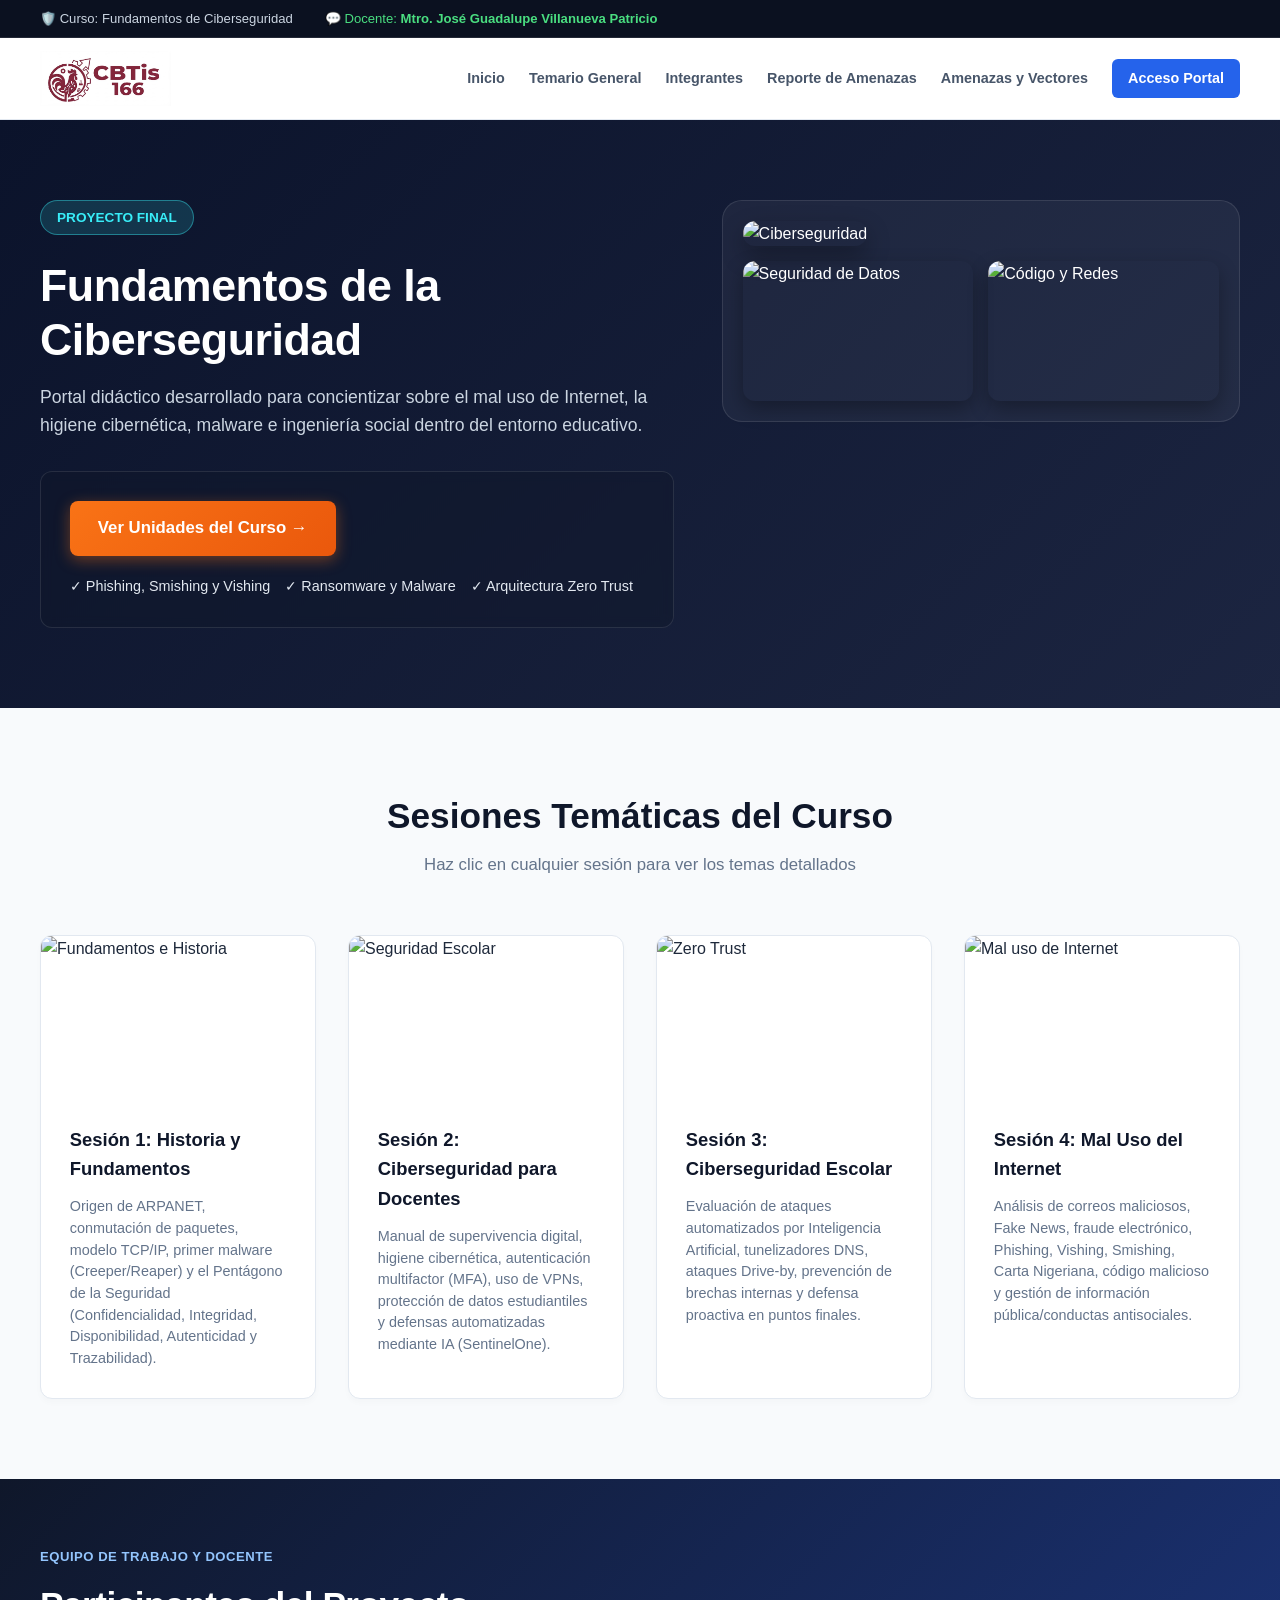
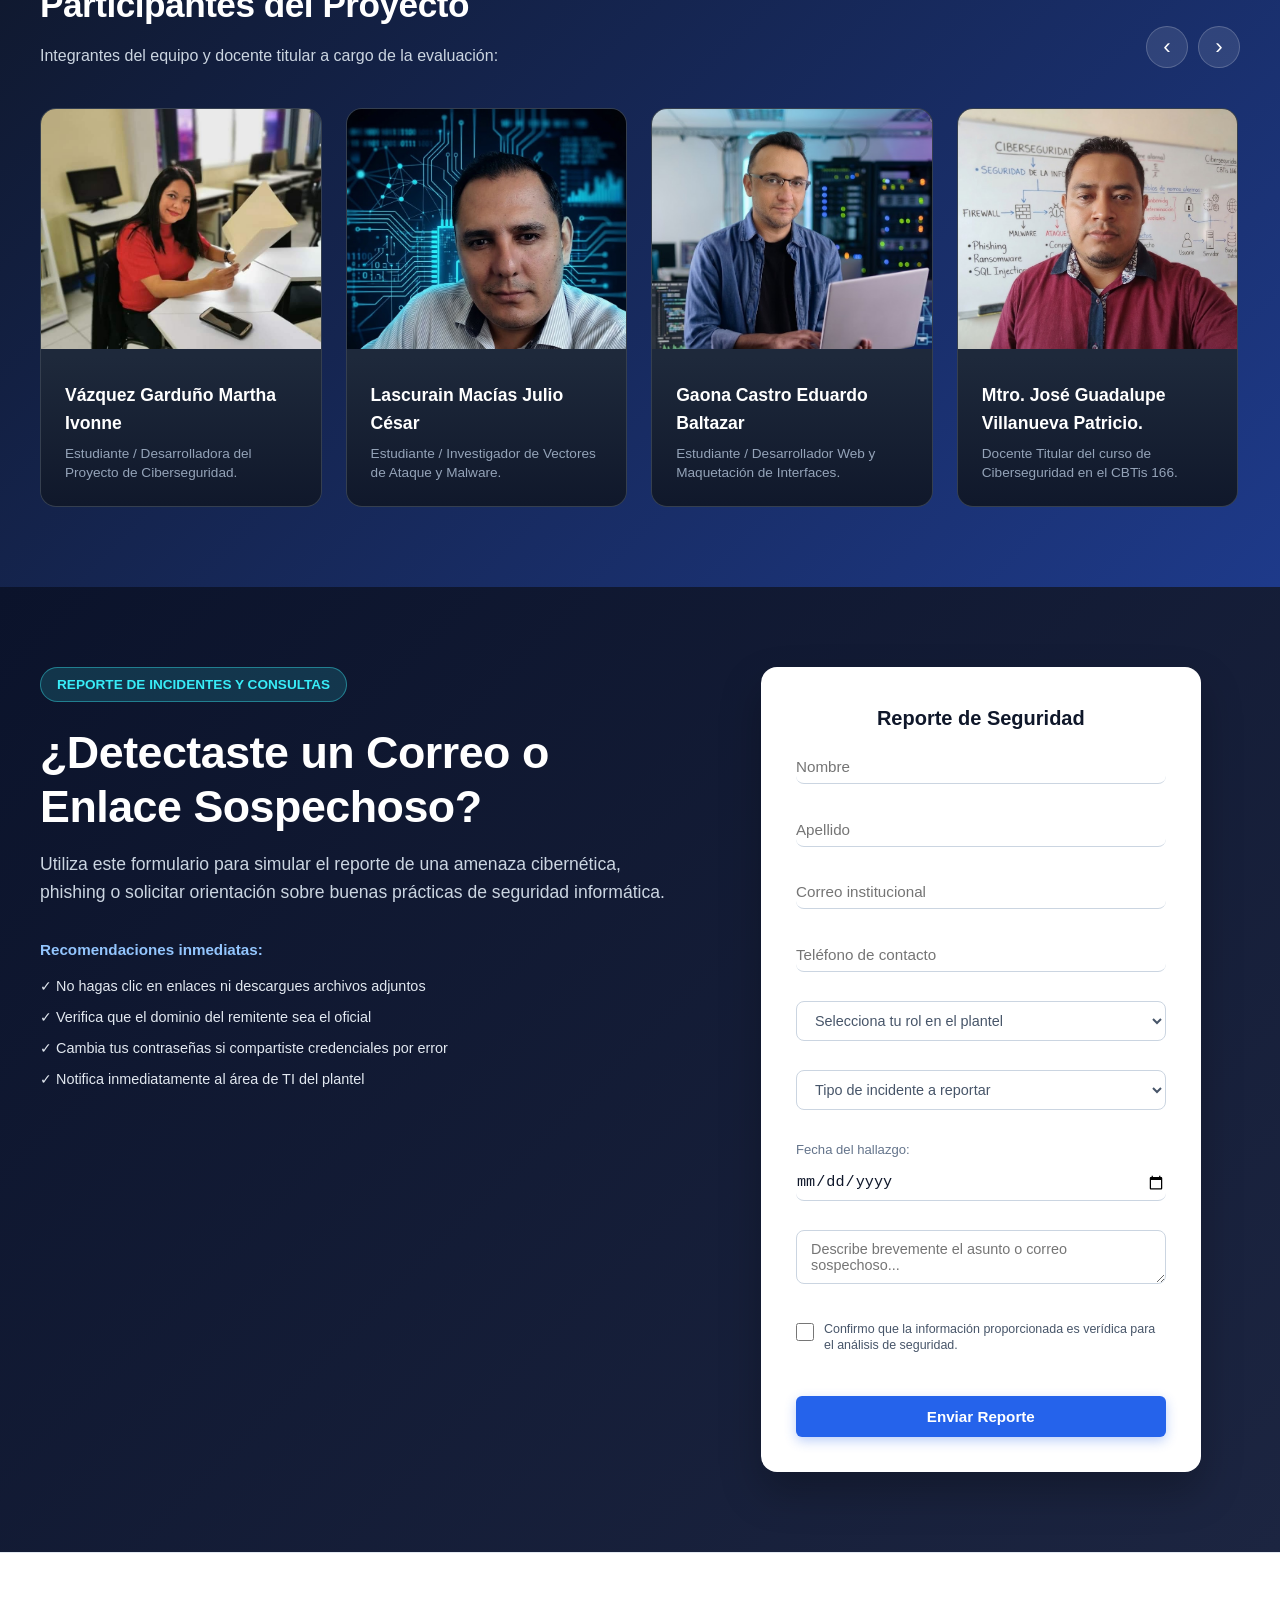
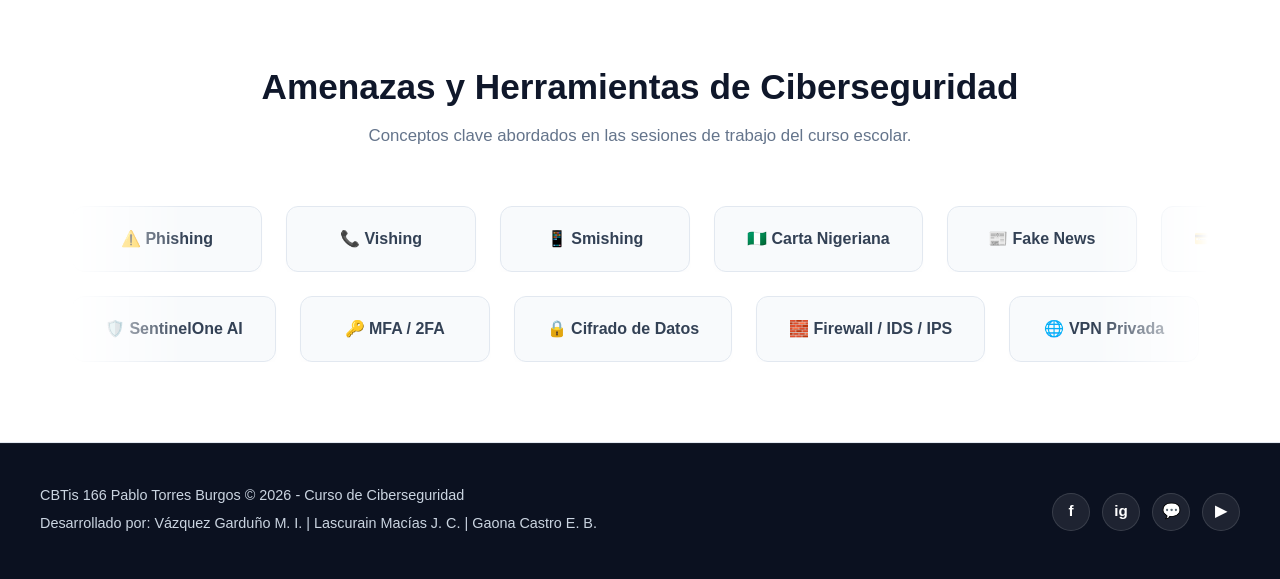
==== index.html @ 6f827ef8 "Add files via upload Proyecto de Ciberseguridad 2026" ====
<!--
  ======================================================================
  INSTITUCIÓN: CBTis 166 Pablo Torres Burgos.
  CURSO: Ciberseguridad.
  Docente: José Guadalupe Villanueva Patricio.
  ----------------------------------------------------------------------
  * Estudiantes: Vázquez Garduño Martha Ivonne
                 Lascurain Macías Julio César
                 Gaona Castro Eduardo Baltazar

  * Grupo: 3B PRO VESP  
  * Actividad: Desarrollo de una página Web con información del curso
    de Ciberseguridad (Unidades I, II y III).
  ====================================================================== -->

<!DOCTYPE html>
<html lang="es">
<head>
    <meta charset="UTF-8">
    <meta name="viewport" content="width=device-width, initial-scale=1.0">
    <title>Curso de Ciberseguridad - CBTis 166</title>
    <link rel="stylesheet" href="styles.css">
</head>
<body>

    <!-- BARRA SUPERIOR DE CONTACTO -->
    <div class="top-bar" id="inicio">
        <div class="top-bar-container">
            <div class="top-contacts">
                <span class="top-item">🛡️ Curso: Fundamentos de Ciberseguridad</span>
                <span class="top-item whatsapp">💬 Docente: <strong>Mtro. José Guadalupe Villanueva Patricio</strong></span>
            </div>
        </div>
    </div>

    <!-- BARRA DE NAVEGACIÓN PRINCIPAL -->
    <header class="navbar">
        <div class="nav-container">
            <div class="nav-brand">
                <a href="#inicio">
                    <img src="img/logo.jpg" alt="CBTis 166" class="brand-logo-img">
                </a>
            </div>
            <nav class="nav-links">
                <a href="#inicio">Inicio</a>
                <a href="#temario">Temario General</a>
                <a href="#docentes">Integrantes</a>
                <a href="#reporte">Reporte de Amenazas</a>
                <a href="#herramientas">Amenazas y Vectores</a>
                
                <a href="login.html" class="btn-nav-login">Acceso Portal</a>
            </nav>
        </div>
    </header>

    <!-- SECCIÓN HERO (PORTADA PRINCIPAL) -->
    <section class="hero-section">
        <div class="hero-container">
            
            <!-- Columna Izquierda: Presentación del Curso -->
            <div class="hero-text-side">
                <span class="hero-tag">PROYECTO FINAL</span>
                <h1>Fundamentos de la Ciberseguridad</h1>
                <p>Portal didáctico desarrollado para concientizar sobre el mal uso de Internet, la higiene cibernética, malware e ingeniería social dentro del entorno educativo.</p>
                
                <div class="hero-cta-box">
                    <a href="#temario" class="btn-orange">Ver Unidades del Curso →</a>
                    <div class="hero-benefits">
                        <span>✓ Phishing, Smishing y Vishing</span>
                        <span>✓ Ransomware y Malware</span>
                        <span>✓ Arquitectura Zero Trust</span>
                    </div>
                </div>
            </div>

            <!-- Columna Derecha: Collage Visual -->
            <div class="hero-image-side">
                <div class="image-collage">
                    <div class="collage-main">
                        <img src="https://images.unsplash.com/photo-1563986768609-322da13575f3?auto=format&fit=crop&w=600&q=80" alt="Ciberseguridad">
                    </div>
                    <div class="collage-sub">
                        <img src="https://images.unsplash.com/photo-1550751827-4bd374c3f58b?auto=format&fit=crop&w=300&q=80" alt="Seguridad de Datos">
                        <img src="https://images.unsplash.com/photo-1526374965328-7f61d4dc18c5?auto=format&fit=crop&w=300&q=80" alt="Código y Redes">
                    </div>
                </div>
            </div>

        </div>
    </section>

    <!-- SECCIÓN DE TEMARIO GENERAL DEL CURSO -->
    <section id="temario" class="careers-section">
        <div class="section-container">
            <div class="section-header">
                <h2>Sesiones Temáticas del Curso</h2>
                <p>Haz clic en cualquier sesión para ver los temas detallados</p>
            </div>

            <div class="careers-grid">
                
                <!-- Sesión 1 -->
                <div class="career-card" onclick="window.location.href='sesiones/sesion1.html'" style="cursor: pointer;">
                    <div class="career-img-container">
                        <img src="https://encrypted-tbn0.gstatic.com/images?q=tbn:ANd9GcRy0lMFIHjrktiafoGF6bvySqOtHzSutsnaM0dzkO9EmVgqYJN_Nv1fbzpf&s=10" alt="Fundamentos e Historia">
                    </div>
                    <div class="career-content">
                        <h3>Sesión 1: Historia y Fundamentos</h3>
                        <p>Origen de ARPANET, conmutación de paquetes, modelo TCP/IP, primer malware (Creeper/Reaper) y el Pentágono de la Seguridad (Confidencialidad, Integridad, Disponibilidad, Autenticidad y Trazabilidad).</p>
                    </div>
                </div>

                <!-- Sesión 2 -->
                <div class="career-card" onclick="window.location.href='sesiones/sesion2.html'" style="cursor: pointer;">
                    <div class="career-img-container">
                        <img src="https://encrypted-tbn0.gstatic.com/images?q=tbn:ANd9GcRx_nytmrswIUOnU2FNMheijQhyhcaUOrhHuFMx38_lY2w6ey6RKNZGuwQ&s=10" alt = "Seguridad Escolar">
                    </div>
                    <div class="career-content">
                        <h3>Sesión 2: Ciberseguridad para Docentes</h3>
                        <p>Manual de supervivencia digital, higiene cibernética, autenticación multifactor (MFA), uso de VPNs, protección de datos estudiantiles y defensas automatizadas mediante IA (SentinelOne).</p>
                    </div>
                </div>

                 <!-- Sesión 3 -->
                <div class="career-card" onclick="window.location.href='sesiones/sesion3.html'" style="cursor: pointer;">
                    <div class="career-img-container">
                        <img src="https://cybermentor.net/wp-content/uploads/2026/03/seguridad-dns-portada-800x650.jpg" alt="Zero Trust">
                    </div>
                    <div class="career-content">
                        <h3>Sesión 3: Ciberseguridad Escolar</h3>
                        <p>Evaluación de ataques automatizados por Inteligencia Artificial, tunelizadores DNS, ataques Drive-by, prevención de brechas internas y defensa proactiva en puntos finales.</p>
                    </div>
                </div>

                <!-- Sesión 4-->
                <div class="career-card" onclick="window.location.href='sesiones/sesion4.html'" style="cursor: pointer;">
                    <div class="career-img-container" >
                        <img src="https://encrypted-tbn0.gstatic.com/images?q=tbn:ANd9GcRPUc_0g1hPWybGUtdBWqV5PcaBVAKnuPy3l3hZpkxlnw&s=10" alt="Mal uso de Internet">
                    </div>
                    <div class="career-content">
                        <h3>Sesión 4: Mal Uso del Internet</h3>
                        <p>Análisis de correos maliciosos, Fake News, fraude electrónico, Phishing, Vishing, Smishing, Carta Nigeriana, código malicioso y gestión de información pública/conductas antisociales.</p>
                    </div>
                </div>

               

            </div>
        </div>
    </section>

    <!-- SECCIÓN DE INTEGRANTES DEL EQUIPO Y DOCENTE -->
    <section id="docentes" class="teachers-section">
        <div class="teachers-container">
            
            <div class="teachers-header">
                <div>
                    <span class="teachers-tag">EQUIPO DE TRABAJO Y DOCENTE</span>
                    <h2>Participantes del Proyecto</h2>
                    <p>Integrantes del equipo y docente titular a cargo de la evaluación:</p>
                </div>
                <div class="teachers-nav-buttons">
                    <button id="btn-prev" class="nav-btn">‹</button>
                    <button id="btn-next" class="nav-btn">›</button>
                </div>
            </div>

            <!-- Carrusel interactivo -->
            <div class="teachers-grid" id="teachers-track">
                
                <div class="teacher-card">
                    <img src="img/ivonne.jpeg" alt="Martha Ivonne">
                    <div class="teacher-info">
                        <h3>Vázquez Garduño Martha Ivonne</h3>
                        <p>Estudiante / Desarrolladora del Proyecto de Ciberseguridad.</p>
                    </div>
                </div>

                <div class="teacher-card">
                    <img src="img/julio.jpeg" alt="Julio César">
                    <div class="teacher-info">
                        <h3>Lascurain Macías Julio César</h3>
                        <p>Estudiante / Investigador de Vectores de Ataque y Malware.</p>
                    </div>
                </div>

                <div class="teacher-card">
                    <img src="img/gaona.jpg" alt="Eduardo Baltazar">
                    <div class="teacher-info">
                        <h3>Gaona Castro Eduardo Baltazar</h3>
                        <p>Estudiante / Desarrollador Web y Maquetación de Interfaces.</p>
                    </div>
                </div>

                <div class="teacher-card">
                    <img src="img/patricio.jpg" alt="José Guadalupe Villanueva Patricio">
                    <div class="teacher-info">
                        <h3>Mtro. José Guadalupe Villanueva Patricio.</h3>
                        <p>Docente Titular del curso de Ciberseguridad en el CBTis 166.</p>
                    </div>
                </div>

            </div>

        </div>
    </section>

    <!-- SECCIÓN DE FORMULARIO DE REPORTE DE INCIDENTES / CONSULTA -->
    <section class="hero-section" id="reporte">
        <div class="hero-container" >
            
            <div class="hero-text-side">
                <span class="hero-tag">REPORTE DE INCIDENTES Y CONSULTAS</span>
                <h1 class="hero-title-custom">¿Detectaste un Correo o Enlace Sospechoso?</h1>
                <p class="hero-desc-custom">
                    Utiliza este formulario para simular el reporte de una amenaza cibernética, phishing o solicitar orientación sobre buenas prácticas de seguridad informática.
                </p>
                
                <div class="hero-subtitle-custom">
                    Recomendaciones inmediatas:
                </div>
                <div class="hero-benefits hero-benefits-column">
                    <span>✓ No hagas clic en enlaces ni descargues archivos adjuntos</span>
                    <span>✓ Verifica que el dominio del remitente sea el oficial</span>
                    <span>✓ Cambia tus contraseñas si compartiste credenciales por error</span>
                    <span>✓ Notifica inmediatamente al área de TI del plantel</span>
                </div>
            </div>

            <!-- Formulario mantenido con los 10 elementos/campos originales -->
            <div class="hero-form-side">
                <div class="cbtis-hero-form-card">
                    
                    <h3 class="form-card-title">
                        Reporte de Seguridad
                    </h3>

                    <form id="form-hero-informes" action="#" method="POST">
                        
                        <!-- 1. Nombre -->
                        <div class="cbtis-input-group form-group-margin">
                            <input type="text" id="info_nombre" name="nombre" required placeholder="Nombre" class="form-control-input">
                        </div>

                        <!-- 2. Apellido -->
                        <div class="cbtis-input-group form-group-margin">
                            <input type="text" id="info_apellido" name="apellido" required placeholder="Apellido" class="form-control-input">
                        </div>

                        <!-- 3. Correo -->
                        <div class="cbtis-input-group form-group-margin">
                            <input type="email" id="info_email" name="email" required placeholder="Correo institucional" class="form-control-input">
                        </div>

                        <!-- 4. Teléfono -->
                        <div class="cbtis-input-group form-group-margin">
                            <input type="tel" id="info_telefono" name="telefono" required placeholder="Teléfono de contacto" class="form-control-input">
                        </div>

                        <!-- 5. Menú: Rol -->
                        <div class="cbtis-input-group form-group-margin">
                            <select id="info_nivel" name="nivel" required class="form-control-select">
                                <option value="">Selecciona tu rol en el plantel</option>
                                <option value="estudiante">Estudiante</option>
                                <option value="docente">Docente / Personal Administrativo</option>
                            </select>
                        </div>

                        <!-- 6. Menú: Tipo de Amenaza -->
                        <div class="cbtis-input-group form-group-margin">
                            <select id="tipo_amenaza" name="tipo_amenaza" required class="form-control-select">
                                <option value="">Tipo de incidente a reportar</option>
                                <option value="phishing">Correo falso / Phishing / Smishing</option>
                                <option value="malware">Infección por Malware / Ransomware</option>
                                <option value="fakenews">Noticias falsas / Fake News</option>
                                <option value="fraude">Intento de fraude electrónico / Carta Nigeriana</option>
                            </select>
                        </div>

                        <!-- 7. Fecha -->
                        <div class="cbtis-input-group form-group-margin">
                            <label for="info_fecha" class="form-date-label">Fecha del hallazgo:</label>
                            <input type="date" id="info_fecha" name="fecha" required class="form-control-date">
                        </div>

                        <!-- 8. Detalle del incidente -->
                        <div class="cbtis-input-group form-group-margin">
                            <textarea id="info_comentarios" name="comentarios" rows="2" placeholder="Describe brevemente el asunto o correo sospechoso..." class="form-control-textarea"></textarea>
                        </div>

                        <!-- 9. Checkbox -->
                        <div class="cbtis-input-group form-group-checkbox">
                            <input type="checkbox" id="info_terminos" name="terminos" required class="form-checkbox-input">
                            <label for="info_terminos" class="form-checkbox-label">
                                Confirmo que la información proporcionada es verídica para el análisis de seguridad.
                            </label>
                        </div>

                        <!-- 10. Botón Submit -->
                        <button type="submit" class="cbtis-btn-ingresar form-submit-btn">
                            Enviar Reporte
                        </button>

                    </form>
                </div>
            </div>

        </div>
    </section>

    <!-- SECCIÓN DE MARQUESINA DE AMENAZAS Y HERRAMIENTAS DE DEFENSA -->
    <section id="herramientas" class="convenios-section">
        <div class="convenios-container">
            
            <div class="section-header">
                <span class="teachers-tag convenience-tag-custom"></span>
                <h2>Amenazas y Herramientas de Ciberseguridad</h2>
                <p>Conceptos clave abordados en las sesiones de trabajo del curso escolar.</p>
            </div>

            <!-- LÍNEA 1: Amenazas comunes -->
            <div class="marquee-wrapper">
                <div class="marquee-track marquee-track-top">
                    <div class="convenio-card">⚠️ Phishing</div>
                    <div class="convenio-card">📞 Vishing</div>
                    <div class="convenio-card">📱 Smishing</div>
                    <div class="convenio-card">🇳🇬 Carta Nigeriana</div>
                    <div class="convenio-card">📰 Fake News</div>
                    <div class="convenio-card">💳 Fraude Electrónico</div>
                    <div class="convenio-card">🦠 Ransomware</div>
                    <div class="convenio-card">🐴 Caballo de Troya</div>
                    <!-- Duplicado para efecto infinito -->
                    <div class="convenio-card">⚠️ Phishing</div>
                    <div class="convenio-card">📞 Vishing</div>
                    <div class="convenio-card">📱 Smishing</div>
                    <div class="convenio-card">🇳🇬 Carta Nigeriana</div>
                    <div class="convenio-card">📰 Fake News</div>
                    <div class="convenio-card">💳 Fraude Electrónico</div>
                    <div class="convenio-card">🦠 Ransomware</div>
                    <div class="convenio-card">🐴 Caballo de Troya</div>
                </div>
            </div>

            <!-- LÍNEA 2: Herramientas y Conceptos de Defensa -->
            <div class="marquee-wrapper marquee-wrapper-spacing">
                <div class="marquee-track marquee-track-bottom">
                    <div class="convenio-card">🛡️ SentinelOne AI</div>
                    <div class="convenio-card">🔑 MFA / 2FA</div>
                    <div class="convenio-card">🔒 Cifrado de Datos</div>
                    <div class="convenio-card">🧱 Firewall / IDS / IPS</div>
                    <div class="convenio-card">🌐 VPN Privada</div>
                    <div class="convenio-card">💾 Copias de Seguridad</div>
                    <div class="convenio-card">⚡ Zero Trust</div>
                    <div class="convenio-card">🌐 Protocolo TCP/IP</div>
                    <!-- Duplicado para efecto infinito -->
                    <div class="convenio-card">🛡️ SentinelOne AI</div>
                    <div class="convenio-card">🔑 MFA / 2FA</div>
                    <div class="convenio-card">🔒 Cifrado de Datos</div>
                    <div class="convenio-card">🧱 Firewall / IDS / IPS</div>
                    <div class="convenio-card">🌐 VPN Privada</div>
                    <div class="convenio-card">💾 Copias de Seguridad</div>
                    <div class="convenio-card">⚡ Zero Trust</div>
                    <div class="convenio-card">🌐 Protocolo TCP/IP</div>
                </div>
            </div>
        </div>
    </section>

    <!-- PIE DE PÁGINA -->
    <footer class="footer">
        <div class="footer-container">
            
            <div class="footer-info">
                <p>CBTis 166 Pablo Torres Burgos &copy; 2026 - Curso de Ciberseguridad</p>
                <p class="footer-author">Desarrollado por: Vázquez Garduño M. I. | Lascurain Macías J. C. | Gaona Castro E. B.</p>
            </div>

            <!-- Enlaces Sociales -->
            <div class="footer-socials">
                <a href="https://facebook.com" target="_blank" class="social-icon" title="Facebook">f</a>
                <a href="https://instagram.com" target="_blank" class="social-icon" title="Instagram">ig</a>
                <a href="https://whatsapp.com" target="_blank" class="social-icon" title="WhatsApp">💬</a>
                <a href="https://youtube.com" target="_blank" class="social-icon" title="YouTube"> ▶</a>
            </div>

        </div>
    </footer>

    <script src="script.js"></script>
</body>
</html>
---- styles.css ----
/* ======================================================================
   ESTILOS GENERALES Y PORTADA - CBTis 166
   ====================================================================== */
*{
    box-sizing: border-box; /* Incluye bordes y rellenos en el ancho y alto total */
    margin: 0;              /* Elimina los márgenes predeterminados de la página */
    padding: 0;             /* Elimina los rellenos internos predeterminados */
}

body {
    font-family: 'Segoe UI', Tahoma, Geneva, Verdana, sans-serif; /* Tipografía principal limpia y moderna */
    color: #1e293b;                 /* Color de texto base gris oscuro */
    background-color: #f8fafc;      /* Color de fondo general suave para el sitio */
    line-height: 1.6;               /* Espaciado de línea cómodo para la lectura */
}

/* --------------------------------------------------------------------
   BARRA SUPERIOR DE CONTACTO
   -------------------------------------------------------------------- */
.top-bar {
    background-color: #0b1120;              /* Fondo oscuro para la franja de contacto superior */
    color: #cbd5e1;                         /* Color de texto gris claro secundario */
    font-size: 0.82rem;                     /* Tamaño de fuente pequeño y sutil */
    padding: 0.5rem 2rem;                   /* Relleno interno superior/inferior y lateral */
    border-bottom: 1px solid rgba(255, 255, 255, 0.1); /* Línea divisoria inferior translúcida */
}

.top-bar-container {
    max-width: 1200px;     /* Ancho máximo estructurado para mantener simetría */
    margin: 0 auto;        /* Centra horizontalmente el contenedor */
    display: flex;         /* Activa el diseño flexible */
    justify-content: space-between; /* Distribuye el espacio entre los elementos internos */
    align-items: center;   /* Centra verticalmente los elementos */
}

.top-contacts {
    display: flex;         /* Distribuye los datos de contacto en fila horizontal */
    gap: 2rem;             /* Separación horizontal entre los elementos */
}

.top-item.whatsapp {
    color: #4ade80;        /* Color verde característico para destacar WhatsApp */
}

/* ======================================================================
   BARRA DE NAVEGACIÓN RESPONSIVA
   ====================================================================== */
.navbar {
    background-color: #ffffff; /* Fondo blanco sólido para el menú de navegación */
    border-bottom: 1px solid #e2e8f0; /* Borde inferior sutil */
    position: sticky;          /* Fija la barra en la parte superior al hacer scroll */
    top: 0;                    /* Posición de anclaje exacto en la parte superior */
    z-index: 1000;             /* Asegura que la barra esté siempre por encima de otros elementos */
    padding: 0.8rem 1.5rem;    /* Relleno interior de la barra de navegación */
}

.nav-container {
    max-width: 1200px;         /* Ancho máximo alineado con el resto del sitio */
    margin: 0 auto;            /* Centra el contenedor del menú */
    display: flex;             /* Modelo flexible */
    justify-content: space-between; /* Separa el logotipo de los enlaces del menú */
    align-items: center;       /* Alinea verticalmente al centro */
    flex-wrap: wrap;           /* Permite que los elementos bajen si falta espacio */
    gap: 1rem;                 /* Espaciado predeterminado */
}

.nav-brand {
    display: flex;             /* Contenedor flexible para la marca/logo */
    align-items: center;       /* Centra verticalmente el logotipo */
}

.brand-logo-img {
    height: 55px;              /* Altura fija estándar para el logotipo institucional */
    width: auto;               /* Ancho proporcional automático */
    object-fit: contain;       /* Evita deformaciones en la imagen */
    display: block;            /* Elimina espacios fantasma inferiores */
}

.nav-links {
    display: flex;             /* Organiza los enlaces de navegación en línea */
    align-items: center;       /* Centra verticalmente */
    gap: 1.5rem;               /* Espacio de separación entre cada opción del menú */
    flex-wrap: wrap;           /* Adaptable en pantallas chicas */
}

.nav-links a {
    text-decoration: none;     /* Quita el subrayado predeterminado de los enlaces */
    color: #475569;            /* Color de texto gris intermedio */
    font-weight: 600;          /* Seminegrita para mejor visibilidad */
    font-size: 0.9rem;         /* Tamaño de fuente adecuado */
    transition: color 0.2s;    /* Transición suave al cambiar de color */
}

.nav-links a:hover {
    color: #2563eb;            /* Cambia a azul corporativo al pasar el cursor */
}

.btn-nav-login {
    background-color: #2563eb; /* Fondo azul destacado para el botón de alumnos */
    color: white !important;   /* Texto blanco forzado */
    padding: 8px 16px;         /* Relleno interior del botón */
    border-radius: 6px;        /* Esquinas redondeadas */
    transition: background-color 0.2s; /* Transición suave en el color de fondo */
}

.btn-nav-login:hover {
    background-color: #1d4ed8; /* Azul más oscuro al pasar el cursor */
}

@media (max-width: 600px) {
    .navbar {
        padding: 0.6rem 1rem;  /* Reduce el padding en pantallas móviles pequeñas */
    }
    .nav-container {
        justify-content: center; /* Centra los elementos del menú en móviles */
    }
    .nav-links {
        gap: 1rem;             /* Reduce el espacio entre enlaces */
        justify-content: center; /* Centra los enlaces */
    }
}

/* --------------------------------------------------------------------
   SECCIÓN HERO (DOS COLUMNAS CON COLLAGE)
   -------------------------------------------------------------------- */
.hero-section {
    background: linear-gradient(135deg, #0f172a 0%, #1e3a8a 100%); /* Fondo con degradado azul oscuro */
    color: white;              /* Texto general en blanco para alto contraste */
    padding: 5rem 2rem;        /* Relleno superior/inferior amplio y lateral */
    overflow: hidden;          /* Oculta desbordamientos */
}

.hero-container {
    max-width: 1200px;         /* Ancho máximo del contenedor principal */
    margin: 0 auto;            /* Centra el contenedor */
    display: grid;             /* Utiliza CSS Grid para organizar las columnas */
    grid-template-columns: 1.1fr 0.9fr; /* Texto ligeramente más ancho que el collage */
    gap: 3rem;                 /* Espacio de separación entre columnas */
    align-items: start;       /* Alinea verticalmente al centro */
}

@media (max-width: 900px) {
    .hero-container {
        grid-template-columns: 1fr; /* Cambia a una sola columna en pantallas medianas/móviles */
    }
}

.hero-tag {
    display: inline-block;     /* Permite aplicar padding y márgenes como bloque */
    background-color: rgba(37, 99, 235, 0.3); /* Fondo azul translúcido */
    border: 1px solid rgba(96, 165, 250, 0.4); /* Borde azul claro sutil */
    color: #93c5fd;            /* Texto azul claro brillante */
    padding: 6px 16px;         /* Relleno interior */
    border-radius: 20px;       /* Bordes redondeados estilo píldora */
    font-size: 0.85rem;        /* Tamaño de fuente compacto */
    font-weight: 600;          /* Seminegrita */
    text-transform: uppercase; /* Convierte el texto en mayúsculas */
    margin-bottom: 1.5rem;     /* Margen inferior */
}

.hero-text-side h1 {
    font-size: 2.8rem;         /* Tamaño de fuente grande para el título principal */
    font-weight: 800;          /* Grosor muy marcado */
    margin-bottom: 1rem;       /* Espacio inferior */
    letter-spacing: -0.5px;    /* Reduce ligeramente el espacio entre letras */
    line-height: 1.2;          /* Altura de línea compacta */
}

.hero-text-side p {
    font-size: 1.1rem;         /* Tamaño de fuente cómodo para la descripción */
    color: #cbd5e1;            /* Color gris claro legible */
    margin-bottom: 2rem;       /* Espacio inferior */
    line-height: 1.6;          /* Altura de línea legible */
}

.hero-cta-box {
    background: rgba(15, 23, 42, 0.4); /* Fondo oscuro semitransparente */
    border: 1px solid rgba(255, 255, 255, 0.1); /* Borde sutil translúcido */
    padding: 1.8rem;           /* Relleno interno */
    border-radius: 12px;       /* Bordes redondeados */
    backdrop-filter: blur(6px); /* Efecto de desenfoque de cristal esmerilado */
}

.btn-orange {
    display: inline-block;     /* Permite dimensiones en enlaces */
    background: linear-gradient(135deg, #f97316 0%, #ea580c 100%); /* Degradado naranja llamativo */
    color: white;              /* Texto blanco */
    padding: 14px 28px;        /* Relleno interior generoso */
    border-radius: 8px;        /* Bordes redondeados */
    text-decoration: none;     /* Quita subrayado */
    font-weight: 700;          /* Negrita */
    font-size: 1.05rem;        /* Tamaño destacado */
    box-shadow: 0 4px 15px rgba(249, 115, 22, 0.4); /* Sombra naranja difuminada */
    transition: transform 0.2s, box-shadow 0.2s; /* Transiciones suaves */
    margin-bottom: 1.2rem;     /* Espacio inferior */
}

.btn-orange:hover {
    transform: translateY(-2px); /* Eleva ligeramente el botón al pasar el cursor */
    box-shadow: 0 6px 20px rgba(249, 115, 22, 0.6); /* Aumenta intensidad de sombra */
}

.hero-benefits {
    display: flex;             /* Organiza los beneficios en línea flexible */
    flex-wrap: wrap;           /* Salto de línea automático */
    gap: 15px;                 /* Espacio entre beneficios */
    font-size: 0.9rem;         /* Tamaño estándar */
    color: #e2e8f0;            /* Gris claro */
    font-weight: 500;          /* Peso medio */
}

/* Estilos del Collage de Imágenes */
.image-collage {
    display: flex;             /* Organiza los elementos en columna */
    flex-direction: column;    /* Dirección vertical */
    gap: 15px;                 /* Espacio entre imágenes */
    background: rgba(255, 255, 255, 0.05); /* Fondo translúcido sutil */
    padding: 20px;             /* Relleno interior */
    border-radius: 20px;       /* Bordes redondeados del contenedor */
    border: 1px solid rgba(255, 255, 255, 0.1); /* Borde sutil */
}

.collage-main img {
    width: 100%;               /* Ancho completo */
    height: 240px;             /* Altura fija para la imagen principal */
    object-fit: cover;         /* Recorta proporcionalmente sin deformar */
    border-radius: 12px;       /* Bordes redondeados */
    box-shadow: 0 10px 25px rgba(0,0,0,0.3); /* Sombra de profundidad */
}

.collage-sub {
    display: grid;             /* Cuadrícula para las dos imágenes inferiores */
    grid-template-columns: 1fr 1fr; /* Dos columnas iguales */
    gap: 15px;                 /* Espacio entre las secundarias */
}

.collage-sub img {
    width: 100%;               /* Ancho completo */
    height: 140px;             /* Altura fija para secundarias */
    object-fit: cover;         /* Recorte proporcional */
    border-radius: 12px;       /* Bordes redondeados */
    box-shadow: 0 8px 20px rgba(0,0,0,0.3); /* Sombra de profundidad */
}

/* Clases específicas para el formulario de informes */
.hero-title-custom {
    font-size: 2.5rem;         /* Tamaño de título personalizado */
    margin-bottom: 1rem;       /* Margen inferior */
}

.hero-desc-custom {
    color: #cbd5e1;            /* Color secundario */
    font-size: 1rem;           /* Tamaño legible */
    margin-bottom: 1.5rem;     /* Margen inferior */
}

.hero-subtitle-custom {
    font-size: 0.95rem;        /* Subtítulo */
    font-weight: 600;          /* Seminegrita */
    color: #93c5fd;            /* Azul claro */
    margin-bottom: 0.8rem;     /* Margen inferior */
}

.hero-benefits-column {
    display: flex;             /* Flexible vertical */
    flex-direction: column;    /* Apilado vertical */
    gap: 8px;                  /* Espaciado ajustado */
}

.cbtis-hero-form-card {
    background-color: #ffffff; /* Fondo blanco sólido para la tarjeta del formulario */
    padding: 2.2rem;           /* Relleno interno amplio */
    border-radius: 16px;       /* Bordes redondeados marcados */
    box-shadow: 0 20px 40px rgba(0, 0, 0, 0.25); /* Sombra elegante flotante */
    width: 100%;               /* Ancho completo disponible */
    max-width: 440px;          /* Ancho máximo de la tarjeta */
    margin: 0 auto;            /* Centrado horizontal */
}

.form-card-title {
    color: #0f172a;            /* Color oscuro */
    font-size: 1.25rem;        /* Mediano destacado */
    font-weight: 700;          /* Negrita */
    margin-bottom: 1rem;       /* Margen inferior */
    text-align: center;        /* Centrado */
}

.form-group-margin {
    margin-bottom: 1rem;       /* Espacio inferior estándar entre campos */
}

.form-control-input {
    width: 100%;               /* Ancho completo */
    border: 1px solid #cbd5e1; /* Borde gris claro */
    border-radius: 8px;        /* Bordes redondeados */
    padding: 10px 14px;        /* Relleno interior cómodo */
    font-size: 0.9rem;         /* Tamaño de letra interno */
    outline: none;             /* Sin borde de enfoque por defecto */
}

.form-control-select {
    width: 100%;               /* Ancho completo */
    border: 1px solid #cbd5e1; /* Borde gris claro */
    border-radius: 8px;        /* Bordes redondeados */
    padding: 10px 14px;        /* Relleno interior */
    font-size: 0.9rem;         /* Tamaño de fuente */
    background: #fff;          /* Fondo blanco */
    color: #475569;            /* Color de texto de opciones */
    outline: none;             /* Quita contorno */
}

.form-date-label {
    font-size: 0.78rem;        /* Letra pequeña para etiquetas de fecha */
    color: #64748b;            /* Gris secundario */
    display: block;            /* Ocupa su propia línea */
    margin-bottom: 2px;        /* Margen inferior mínimo */
}

.form-control-date {
    width: 100%;               /* Ancho completo */
    border: 1px solid #cbd5e1; /* Borde gris */
    border-radius: 8px;        /* Bordes redondeados */
    padding: 8px 14px;         /* Relleno interior */
    font-size: 0.9rem;         /* Tamaño de fuente */
    color: #334155;            /* Color de texto interno */
    outline: none;             /* Quita contorno */
}

.form-control-textarea {
    width: 100%;               /* Ancho completo */
    border: 1px solid #cbd5e1; /* Borde gris */
    border-radius: 8px;        /* Bordes redondeados */
    padding: 10px 14px;        /* Relleno interior */
    font-size: 0.9rem;         /* Tamaño de fuente */
    outline: none;             /* Quita contorno */
    font-family: inherit;      /* Hereda tipografía general */
}

/* ======================================================================
   CORRECCIÓN DEFINITIVA PARA LA CASILLA Y EL TEXTO DE ACEPTAR TÉRMINOS
   ====================================================================== */
.form-group-checkbox {
    margin-bottom: 1.2rem;     /* Espacio inferior */
    display: flex;             /* Contenedor flexible */
    flex-direction: row !important; /* Fuerza dirección horizontal estricta */
    align-items: flex-start !important; /* Alinea arriba */
    justify-content: flex-start !important; /* Alinea a la izquierda */
    gap: 10px;                 /* Espacio horizontal entre cuadro y texto */
    text-align: left;          /* Alineación izquierda */
    width: 100%;               /* Ancho completo */
}

.form-checkbox-input {
    width: 18px !important;    /* Ancho fijo forzado para el checkbox */
    height: 18px !important;   /* Alto fijo forzado */
    min-width: 18px;           /* Evita compresión */
    cursor: pointer;           /* Cambia cursor a mano */
    margin-top: 2px;           /* Ajuste vertical fino con la primera línea */
    flex-shrink: 0;            /* Impide deformación */
    appearance: auto;          /* Restaura el comportamiento visual nativo */
    -webkit-appearance: checkbox; /* Compatibilidad WebKit */
}

.form-checkbox-label {
    font-size: 0.78rem !important; /* Letra pequeña legible para textos legales */
    color: #475569 !important;     /* Gris oscuro */
    line-height: 1.35 !important;  /* Altura de línea compacta */
    cursor: pointer;               /* Cursor interactivo */
    display: inline-block !important; /* Comportamiento en línea */
    width: auto !important;        /* Ancho automático */
    flex: 1;                       /* Ocupa el resto del espacio disponible */
}

.form-submit-btn {
    background-color: #0052ff;     /* Fondo azul intenso para el botón enviar */
    width: 100%;                   /* Ancho completo */
    border-radius: 8px;            /* Bordes redondeados */
    padding: 12px;                 /* Relleno interior */
    font-weight: 700;              /* Negrita */
    color: white;                  /* Texto blanco */
    border: none;                  /* Sin bordes */
    cursor: pointer;               /* Cursor de mano */
    transition: background 0.2s;   /* Transición suave */
}

.cbtis-hero-form-card input:focus, 
.cbtis-hero-form-card select:focus, 
.cbtis-hero-form-card textarea:focus {
    border-color: #2563eb !important; /* Cambia el borde a azul brillante al enfocar */
    box-shadow: 0 0 0 3px rgba(37, 99, 235, 0.15); /* Brillo sutil alrededor */
}

/* ======================================================================
   ESTILOS DE OFERTA EDUCATIVA CON IMÁGENES
   ====================================================================== */
.careers-section {
    padding: 5rem 2rem;            /* Espaciado superior/inferior */
    background-color: #f8fafc;     /* Fondo claro */
}

.section-container {
    max-width: 1200px;             /* Ancho máximo centrado */
    margin: 0 auto;                /* Centrado horizontal */
}

.section-header {
    text-align: center;            /* Centrado de títulos de sección */
    margin-bottom: 3.5rem;         /* Espacio inferior */
}

.section-header h2 {
    font-size: 2.2rem;             /* Título grande */
    color: #0f172a;                /* Color oscuro */
    margin-bottom: 0.5rem;         /* Espacio con subtítulo */
}

.section-header p {
    color: #64748b;                /* Gris secundario */
    font-size: 1.05rem;            /* Tamaño legible */
}

.careers-grid {
    display: grid;                 /* Cuadrícula CSS adaptable */
    grid-template-columns: repeat(auto-fit, minmax(260px, 1fr)); /* Columnas responsivas */
    gap: 2rem;                     /* Espacio entre tarjetas */
}

.career-card {
    background-color: #ffffff;     /* Fondo blanco */
    border: 1px solid #e2e8f0;     /* Borde sutil */
    border-radius: 12px;           /* Esquinas redondeadas */
    overflow: hidden;              /* Oculta desbordamientos internos */
    box-shadow: 0 4px 6px rgba(0, 0, 0, 0.02); /* Sombra ligera */
    transition: transform 0.2s ease, box-shadow 0.2s ease; /* Transiciones suaves */
}

.career-card:hover {
    transform: translateY(-5px);   /* Eleva la tarjeta al pasar el cursor */
    box-shadow: 0 15px 30px rgba(0, 0, 0, 0.08); /* Acentúa la sombra */
    border-color: #cbd5e1;         /* Oscurece borde */
}

.career-img-container {
    width: 100%;                   /* Ancho completo */
    height: 160px;                 /* Altura fija de imagen */
    overflow: hidden;              /* Oculta desbordamientos */
}

.career-img-container img {
    width: 100%;                   /* Ancho adaptado */
    height: 100%;                  /* Alto adaptado */
    object-fit: cover;             /* Recorte proporcional */
    transition: transform 0.3s ease; /* Transición para zoom */
}

.career-card:hover .career-img-container img {
    transform: scale(1.05);        /* Efecto zoom in en imagen al hacer hover */
}

.career-content {
    padding: 1.8rem;               /* Relleno interno de textos */
}

.career-content h3 {
    font-size: 1.15rem;            /* Tamaño de título */
    color: #0f172a;                /* Color oscuro */
    margin-bottom: 0.8rem;         /* Espacio inferior */
    font-weight: 700;              /* Negrita */
}

.career-content p {
    color: #64748b;                /* Gris descriptivo */
    font-size: 0.9rem;             /* Tamaño estándar */
    line-height: 1.5;              /* Altura de línea */
}

/* ======================================================================
   ESTILOS DEL PIE DE PÁGINA (FOOTER CON REDES SOCIALES)
   ====================================================================== */
.footer {
    background-color: #0b1120;     /* Fondo oscuro institucional */
    color: #94a3b8;                /* Texto gris claro */
    padding: 2.5rem 2rem;          /* Relleno interior */
    border-top: 1px solid rgba(255, 255, 255, 0.05); /* Línea superior sutil */
}

.footer-container {
    max-width: 1200px;             /* Ancho máximo alineado */
    margin: 0 auto;                /* Centrado horizontal */
    display: flex;                 /* Distribución flexible */
    justify-content: space-between; /* Separa créditos de redes */
    align-items: center;           /* Centrado vertical */
    flex-wrap: wrap;               /* Adaptable */
    gap: 1.5rem;                   /* Espacio entre elementos */
}

.footer-info p {
    font-size: 0.9rem;             /* Tamaño estándar */
    color: #cbd5e1;                /* Color legible */
    margin-bottom: 0.3rem;         /* Espacio mínimo */
}

.footer-author {
    font-size: 0.82rem;            /* Letra pequeña para autor */
    color: #64748b;                /* Gris sutil */
}

.footer-socials {
    display: flex;                 /* Iconos en línea */
    gap: 12px;                     /* Espacio entre iconos */
}

.social-icon {
    width: 38px;                   /* Ancho fijo circular */
    height: 38px;                  /* Alto fijo circular */
    background: rgba(255, 255, 255, 0.08); /* Fondo translúcido */
    border: 1px solid rgba(255, 255, 255, 0.12); /* Borde sutil */
    color: #ffffff;                /* Icono blanco */
    border-radius: 50%;            /* Círculo perfecto */
    display: flex;                 /* Centrado interno */
    align-items: center;           /* Centrado vertical */
    justify-content: center;       /* Centrado horizontal */
    text-decoration: none;         /* Sin subrayado */
    font-weight: 700;              /* Negrita */
    font-size: 0.95rem;            /* Tamaño del símbolo */
    transition: background 0.2s, transform 0.2s, border-color 0.2s; /* Transiciones */
}

.social-icon:hover {
    background: #2563eb;           /* Azul corporativo al pasar cursor */
    border-color: #2563eb;         /* Borde azul */
    transform: translateY(-3px);   /* Eleva sutilmente el icono */
}

@media (max-width: 768px) {
    .footer-container {
        flex-direction: column;    /* Columna en tablets y móviles */
        text-align: center;        /* Centra textos del footer */
    }
    .footer-socials {
        justify-content: center;   /* Centra iconos sociales */
    }
}

/* ======================================================================
   ESTILOS DE LOGIN EN PANTALLA PARTIDA - CBTis 166
   ====================================================================== */
.cbtis-login-body {
    margin: 0;                     /* Sin márgenes */
    padding: 0;                    /* Sin padding */
    font-family: 'Segoe UI', Tahoma, Geneva, Verdana, sans-serif; /* Tipografía general */
    background: linear-gradient(135deg, #0f172a 0%, #1e3a8a 100%); /* Fondo degradado */
    min-height: 100vh;             /* Altura mínima de pantalla completa */
    display: flex;                 /* Centrado flexible */
    justify-content: center;       /* Centrado horizontal */
    align-items: center;           /* Centrado vertical */
}

.cbtis-login-container {
    width: 100%;                   /* Ancho completo */
    max-width: 1000px;             /* Ancho máximo de la tarjeta de login */
    height: 600px;                 /* Altura fija estándar */
    background-color: #ffffff;     /* Fondo blanco */
    border-radius: 12px;           /* Bordes redondeados */
    box-shadow: 0 25px 50px rgba(0, 0, 0, 0.35); /* Sombra pronunciada */
    display: grid;                 /* Pantalla dividida en cuadrícula */
    grid-template-columns: 1fr 1fr; /* Dos columnas iguales (panel izquierdo y derecho) */
    overflow: hidden;              /* Oculta desbordamientos */
    margin: 2rem;                  /* Margen exterior */
}

@media (max-width: 850px) {
    .cbtis-login-container {
        grid-template-columns: 1fr; /* Una sola columna en dispositivos menores */
        height: auto;               /* Altura automática */
    }
    .cbtis-left-panel {
        display: none;              /* Oculta el panel izquierdo decorativo en móviles */
    }
}

.cbtis-left-panel {
    background: linear-gradient(135deg, #1e3a8a 0%, #0f172a 100%); /* Degradado oscuro */
    color: white;                  /* Texto blanco */
    padding: 3rem;                 /* Relleno interno */
    display: flex;                 /* Diseño flexible */
    flex-direction: column;        /* Apilado vertical */
    justify-content: space-between; /* Distribuye espacio superior e inferior */
}

.cbtis-illustration-box {
    text-align: center;            /* Centrado */
    margin-top: 1rem;              /* Margen superior */
}

.cbtis-badge-icon {
    font-size: 4.5rem;             /* Tamaño grande para icono/emoji */
    margin-bottom: 0.5rem;         /* Margen inferior */
}

.cbtis-illustration-box h2 {
    font-size: 2rem;               /* Título grande */
    font-weight: 800;              /* Negrita fuerte */
    letter-spacing: 1px;           /* Espaciado entre letras */
}

.cbtis-notices-box {
    background: rgba(255, 255, 255, 0.1); /* Caja translúcida de avisos */
    padding: 1.2rem;               /* Relleno interno */
    border-radius: 8px;            /* Bordes redondeados */
    margin-top: 1.5rem;            /* Margen superior */
}

.cbtis-notices-box h3 {
    font-size: 1.1rem;             /* Título de aviso */
    margin-bottom: 0.4rem;         /* Margen inferior */
}

.cbtis-notices-box p {
    font-size: 0.85rem;            /* Texto pequeño */
    color: #e0e7ff;                /* Azul claro tenue */
    line-height: 1.4;              /* Altura de línea */
}

.cbtis-slider-dots {
    display: flex;                 /* Indicadores de slider en fila */
    justify-content: center;       /* Centrados */
    gap: 8px;                      /* Espacio entre puntos */
    margin-top: 1.5rem;            /* Margen superior */
}

.cbtis-dot {
    width: 8px;                    /* Ancho de punto inactivo */
    height: 8px;                   /* Alto de punto inactivo */
    background-color: rgba(255, 255, 255, 0.4); /* Translúcido */
    border-radius: 50%;            /* Circular */
}

.cbtis-dot.active {
    background-color: #ffffff;     /* Blanco sólido para punto activo */
    width: 24px;                   /* Más ancho simulando barra activa */
    border-radius: 4px;            /* Bordes redondeados */
}

.cbtis-left-footer {
    font-size: 0.72rem;            /* Letra pequeña institucional */
    color: #bfdbfe;                /* Azul muy claro */
    text-align: center;            /* Centrado */
    line-height: 1.3;              /* Altura de línea */
}

.cbtis-right-panel {
    background-color: #ffffff;     /* Panel derecho blanco para el formulario de login */
    padding: 3rem 3.5rem;          /* Relleno interno amplio */
    display: flex;                 /* Flexible */
    flex-direction: column;        /* Vertical */
    justify-content: center;       /* Centrado vertical */
}

.cbtis-login-wrapper {
    width: 100%;                   /* Ancho completo */
    max-width: 350px;              /* Ancho máximo del contenedor de login */
    margin: 0 auto;                /* Centrado horizontal */
}

.login-back-container {
    margin-bottom: 1.5rem;         /* Margen inferior */
}

.cbtis-back-link {
    color: #2563eb;                /* Enlace azul */
    font-size: 0.82rem;            /* Tamaño pequeño */
    text-decoration: none;         /* Sin subrayado */
    font-weight: 600;              /* Seminegrita */
}

.cbtis-back-link:hover {
    text-decoration: underline;    /* Subraya al pasar cursor */
}

.cbtis-logo-header {
    text-align: center;            /* Centrado */
    margin-bottom: 2rem;           /* Margen inferior */
}

.login-logo-emoji {
    font-size: 2.2rem;             /* Emoji grande */
    margin-bottom: 0.2rem;         /* Margen inferior */
}

.cbtis-logo-header h1 {
    font-size: 1.3rem;             /* Tamaño título */
    color: #0f172a;                /* Oscuro */
    font-weight: 700;              /* Negrita */
}

.cbtis-logo-header h1 span {
    color: #2563eb;                /* Acento en azul */
}

.cbtis-input-group {
    margin-bottom: 1.8rem;         /* Espacio inferior */
    position: relative;            /* Posicionamiento relativo */
}

.cbtis-input-group label {
    display: block;                /* Ocupa su línea */
    font-size: 0.82rem;            /* Pequeño */
    color: #64748b;                /* Gris */
    margin-bottom: 0.3rem;         /* Margen inferior */
    font-weight: 500;              /* Medio */
}

.cbtis-input-group input {
    width: 100%;                   /* Ancho completo */
    border: none;                  /* Sin borde completo */
    border-bottom: 1px solid #cbd5e1; /* Borde inferior estilo material design */
    padding: 8px 0;                /* Relleno */
    font-size: 0.95rem;            /* Tamaño de fuente */
    color: #0f172a;                /* Oscuro */
    background: transparent;       /* Fondo transparente */
    outline: none;                 /* Sin contorno */
    transition: border-color 0.2s; /* Transición suave */
}

.cbtis-input-group input:focus {
    border-bottom: 2px solid #2563eb; /* Cambia a borde inferior azul grueso al enfocar */
}

.cbtis-btn-ingresar {
    width: 100%;                   /* Ancho completo */
    background-color: #2563eb;     /* Azul corporativo */
    color: white;                  /* Texto blanco */
    border: none;                  /* Sin bordes */
    padding: 12px;                 /* Relleno */
    border-radius: 6px;            /* Esquinas redondeadas */
    font-weight: 700;              /* Negrita */
    font-size: 0.95rem;            /* Tamaño */
    cursor: pointer;               /* Mano interactiva */
    box-shadow: 0 4px 12px rgba(37, 99, 235, 0.3); /* Sombra azul */
    transition: background-color 0.2s, transform 0.1s; /* Transiciones */
    margin-top: 0.5rem;            /* Margen superior */
}

.cbtis-btn-ingresar:hover {
    background-color: #1d4ed8;     /* Azul más oscuro al pasar cursor */
}

.cbtis-login-help {
    text-align: center;            /* Centrado */
    margin-top: 1.8rem;            /* Margen superior */
    font-size: 0.82rem;            /* Pequeño */
}

.cbtis-login-help a {
    color: #2563eb;                /* Azul */
    text-decoration: none;         /* Sin subrayado */
    font-weight: 600;              /* Seminegrita */
}

.cbtis-login-help a:hover {
    text-decoration: underline;    /* Subraya al pasar cursor */
}

/* ======================================================================
   ESTILOS Y RECORRIDO DE DOCENTES
   ====================================================================== */
.teachers-section {
    background: linear-gradient(135deg, #0f172a 0%, #1e3a8a 100%); /* Fondo degradado oscuro */
    color: white;                  /* Texto blanco */
    padding: 4rem 1.5rem;          /* Relleno superior/inferior y lateral */
}

.teachers-container {
    max-width: 1200px;             /* Ancho máximo centrado */
    margin: 0 auto;                /* Centrado horizontal */
}

.teachers-header {
    display: flex;                 /* Flexible */
    justify-content: space-between; /* Separa título de botones */
    align-items: flex-end;         /* Alineación inferior */
    margin-bottom: 2.5rem;         /* Margen inferior */
    flex-wrap: wrap;               /* Adaptable */
    gap: 1.5rem;                   /* Espacio entre elementos */
}

.teachers-tag {
    display: inline-block;         /* Bloque en línea */
    color: #93c5fd;                /* Azul claro */
    font-size: 0.82rem;            /* Pequeño */
    font-weight: 700;              /* Negrita */
    text-transform: uppercase;     /* Mayúsculas */
    margin-bottom: 0.6rem;         /* Margen inferior */
    letter-spacing: 0.5px;         /* Espaciado de letras */
}

.convenience-tag-custom {
    color: #2563eb;                /* Azul específico para convenios */
}

.teachers-header h2 {
    font-size: 2.2rem;             /* Título grande */
    font-weight: 800;              /* Negrita fuerte */
    margin-bottom: 0.6rem;         /* Margen inferior */
    letter-spacing: -0.5px;        /* Espaciado ajustado */
}

.teachers-header p {
    color: #cbd5e1;                /* Gris claro */
    font-size: 1rem;               /* Estándar */
    max-width: 700px;              /* Ancho máximo para lectura cómoda */
    line-height: 1.6;              /* Altura de línea */
}

.teachers-nav-buttons {
    display: flex;                 /* Botones en línea */
    gap: 10px;                     /* Espaciado entre flechas */
}

.nav-btn {
    width: 42px;                   /* Ancho fijo circular */
    height: 42px;                  /* Alto fijo circular */
    background: rgba(255, 255, 255, 0.1); /* Translúcido */
    border: 1px solid rgba(255, 255, 255, 0.2); /* Borde translúcido */
    color: white;                  /* Símbolo blanco */
    border-radius: 50%;            /* Circular */
    font-size: 1.4rem;             /* Tamaño de flecha */
    cursor: pointer;               /* Mano interactiva */
    display: flex;                 /* Centrado interno */
    align-items: center;           /* Centrado vertical */
    justify-content: center;       /* Centrado horizontal */
    transition: background 0.2s, transform 0.1s; /* Transiciones */
}

.nav-btn:hover {
    background: rgba(255, 255, 255, 0.25); /* Aclara al pasar cursor */
    transform: scale(1.05);        /* Ligero zoom */
}

.teachers-grid {
    display: flex;                 /* Carrusel horizontal flexible */
    gap: 1.5rem;                   /* Espacio entre tarjetas de profesores */
    overflow-x: auto;              /* Permite scroll horizontal */
    scroll-behavior: smooth;       /* Movimiento fluido al usar botones */
    padding-bottom: 1rem;          /* Relleno inferior */
    scrollbar-width: none;         /* Oculta barra de desplazamiento en Firefox */
}

.teachers-grid::-webkit-scrollbar {
    display: none;                 /* Oculta barra de desplazamiento en Chrome/Safari */
}

.teacher-card {
    flex: 0 0 calc(25% - 1.15rem); /* Ancho fijo exacto para mostrar 4 tarjetas en pantallas grandes */
    background: #1e293b;           /* Fondo gris oscuro azulado */
    border-radius: 16px;           /* Bordes redondeados */
    overflow: hidden;              /* Oculta desbordamientos */
    border: 1px solid rgba(255, 255, 255, 0.1); /* Borde sutil */
    transition: transform 0.2s ease, box-shadow 0.2s ease; /* Transiciones */
}

@media (max-width: 1024px) {
    .teacher-card {
        flex: 0 0 calc(43% - 0.75rem); /* Ajusta para mostrar 2 tarjetas en tablets */
    }
}

@media (max-width: 650px) {
    .teacher-card {
        flex: 0 0 82%;             /* Ajusta para mostrar una tarjeta grande en móviles */
    }
}

.teacher-card:hover {
    transform: translateY(-5px);   /* Eleva la tarjeta al pasar el cursor */
    box-shadow: 0 15px 30px rgba(0, 0, 0, 0.4); /* Sombra oscura profunda */
}

.teacher-card img {
    width: 100%;                   /* Ancho completo */
    height: 240px;                 /* Altura fija de la foto del docente */
    object-fit: cover;             /* Recorte proporcional */
    object-position: top;          /* Enfoca la parte superior (rostro) de la foto */
}

.teacher-info {
    padding: 1.5rem;               /* Relleno interior para los datos del profesor */
    background: linear-gradient(180deg, rgba(30, 41, 59, 0.9) 0%, rgba(15, 23, 42, 0.95) 100%); /* Degradado interno */
}

.teacher-info h3 {
    font-size: 1.1rem;             /* Nombre del profesor */
    font-weight: 700;              /* Negrita */
    color: white;                  /* Blanco */
    margin-bottom: 0.4rem;         /* Margen inferior */
}

.teacher-info p {
    font-size: 0.85rem;            /* Descripción de especialidad */
    color: #94a3b8;                /* Gris claro */
    line-height: 1.4;              /* Altura de línea */
}

/* ======================================================================
   ESTILOS DE CONVENIOS EN DOBLE LÍNEA (MARQUESINAS INFINITAS)
   ====================================================================== */
.convenios-section {
    padding: 5rem 0;               /* Relleno superior e inferior */
    background-color: #ffffff;     /* Fondo blanco */
    overflow: hidden;              /* Oculta desbordamientos laterales */
    border-top: 1px solid #e2e8f0; /* Borde superior sutil */
    border-bottom: 1px solid #e2e8f0; /* Borde inferior sutil */
}

.convenios-container {
    max-width: 1200px;             /* Ancho máximo centrado */
    margin: 0 auto;                /* Centrado horizontal */
    padding: 0 2rem;               /* Relleno lateral */
}

.marquee-wrapper {
    position: relative;            /* Posicionamiento relativo para la marquesina */
    width: 100%;                   /* Ancho completo */
    overflow: hidden;              /* Oculta tarjetas fuera de pantalla */
    mask-image: linear-gradient(to right, transparent, black 10%, black 90%, transparent); /* Desvanece los bordes izquierdo y derecho */
    -webkit-mask-image: linear-gradient(to right, transparent, black 10%, black 90%, transparent); /* Soporte WebKit para desvanecimiento */
}

.marquee-wrapper-spacing {
    margin-top: 1.5rem;            /* Separación entre la primera y segunda línea de convenios */
}

.marquee-track {
    display: flex;                 /* Elementos en línea horizontal continua */
    gap: 1.5rem;                   /* Espacio entre tarjetas de marcas */
    width: max-content;            /* Ancho automático basado en el contenido total */
}

.marquee-wrapper:hover .marquee-track {
    animation-play-state: paused !important; /* Pausa el movimiento al pasar el cursor sobre las marcas */
}

.marquee-track-top {
    animation: scrollLeft 35s linear infinite; /* Animación continua hacia la izquierda */
}

.marquee-track-bottom {
    animation: scrollRight 35s linear infinite; /* Animación continua hacia la derecha (inversa) */
}

@keyframes scrollLeft {
    0% { transform: translateX(0); }         /* Inicia en posición original */
    100% { transform: translateX(-50%); }    /* Desplaza exactamente la mitad (el grupo original) para crear bucle infinito */
}

@keyframes scrollRight {
    0% { transform: translateX(-50%); }      /* Inicia desplazado a la mitad */
    100% { transform: translateX(0); }       /* Regresa a la posición inicial creando bucle fluido */
}

.convenio-card {
    background: #f8fafc;           /* Fondo gris muy claro para cada tarjeta de empresa */
    border: 1px solid #e2e8f0;     /* Borde gris sutil */
    padding: 1.2rem 2rem;          /* Relleno interior generoso */
    border-radius: 12px;           /* Bordes redondeados */
    font-weight: 600;              /* Seminegrita */
    font-size: 1rem;               /* Tamaño estándar */
    color: #334155;                /* Color de texto gris oscuro */
    white-space: nowrap;           /* Impide que el texto de la marca haga salto de línea */
    box-shadow: 0 4px 6px rgba(0, 0, 0, 0.01); /* Sombra muy tenue */
    transition: transform 0.2s ease, border-color 0.2s ease, background-color 0.2s ease; /* Transiciones suaves */
    display: flex;                 /* Flexible */
    align-items: center;           /* Centrado vertical */
    justify-content: center;       /* Centrado horizontal */
    min-width: 190px;              /* Ancho mínimo uniforme para todas las tarjetas */
}

.convenio-card:hover {
    transform: translateY(-3px);   /* Eleva la tarjeta de convenio al pasar el cursor */
    border-color: #2563eb;         /* Cambia el borde a azul corporativo */
    background-color: #ffffff;     /* Fondo blanco puro */
    color: #2563eb;                /* Texto azul corporativo */
    box-shadow: 0 10px 20px rgba(37, 99, 235, 0.08); /* Sombra azulada elegante */
}

/* Color temático opcional para la Hero Section */
.hero-section {
    background: linear-gradient(135deg, #0b132b 0%, #1c2541 100%);
    color: white;
    padding: 5rem 2rem;
    overflow: hidden;
}

/* Color azul neón para las etiquetas destacadas */
.hero-tag {
    background-color: rgba(56, 237, 248, 0.15);
    border: 1px solid rgba(56, 237, 248, 0.4);
    color: #38edf8;
}

 /* Estilos para el carrusel interactivo con cursor de clic */
        .teachers-grid .teacher-card {
            cursor: pointer;
            transition: transform 0.2s ease, box-shadow 0.2s ease, border-color 0.2s ease;
        }

        .teachers-grid .teacher-card:hover {
            transform: translateY(-5px);
            box-shadow: 0 10px 20px rgba(0, 0, 0, 0.1);
            border-color: #2563eb !important;
        }

        /* Estilos para el desglose detallado de los temas */
        .topics-detail-section {
            padding: 4rem 2rem;
            background-color: #f8fafc;
            border-top: 1px solid #e2e8f0;
        }

        .detail-card {
            background-color: #ffffff;
            border: 1px solid #e2e8f0;
            border-radius: 12px;
            overflow: hidden;
            margin-bottom: 2.5rem;
            box-shadow: 0 4px 6px rgba(0, 0, 0, 0.02);
            display: flex;
            flex-direction: column;
            scroll-margin-top: 90px;
        }

        .detail-img-container {
            width: 100%;
            max-height: 400px;
            overflow: hidden;
            background-color: #0f172a;
            position: relative;
            cursor: pointer;
        }

        .detail-img-container img {
            width: 100%;
            height: 100%;
            object-fit: cover;
            transition: transform 0.3s ease, opacity 0.3s ease;
        }

        .detail-img-container:hover img {
            transform: scale(1.03);
            opacity: 0.9;
        }

        .zoom-hint {
            position: absolute;
            bottom: 12px;
            right: 12px;
            background: rgba(15, 23, 42, 0.75);
            color: #ffffff;
            font-size: 0.8rem;
            padding: 6px 12px;
            border-radius: 20px;
            backdrop-filter: blur(4px);
            pointer-events: none;
        }

        .detail-content {
            padding: 2rem;
        }

        .detail-content h2 {
            color: #0f172a;
            font-size: 1.4rem;
            margin-bottom: 1rem;
            border-bottom: 2px solid #2563eb;
            padding-bottom: 0.4rem;
            display: inline-block;
        }

        .detail-content h3 {
            color: #1e3a8a;
            font-size: 1.15rem;
            margin: 1.2rem 0 0.5rem 0;
        }

        .detail-content p {
            color: #475569;
            font-size: 0.95rem;
            line-height: 1.6;
            margin-bottom: 0.8rem;
        }

        .detail-content ul {
            margin-left: 1.5rem;
            margin-bottom: 1rem;
            color: #475569;
        }

        .detail-content li {
            margin-bottom: 0.4rem;
            line-height: 1.5;
        }

        /* Botón de acceso directo al cuestionario en el Hero */
        .btn-go-quiz {
            display: inline-block;
            margin-top: 1.2rem;
            padding: 12px 24px;
            background-color: #2563eb;
            color: #ffffff;
            font-weight: 700;
            border-radius: 8px;
            text-decoration: none;
            box-shadow: 0 4px 12px rgba(37, 99, 235, 0.3);
            transition: background-color 0.2s, transform 0.2s;
        }

        .btn-go-quiz:hover {
            background-color: #1d4ed8;
            transform: translateY(-2px);
        }

        /* Estilos para la sección del cuestionario */
        .quiz-section {
            padding: 4rem 2rem;
            background-color: #ffffff;
            border-top: 2px solid #e2e8f0;
            scroll-margin-top: 80px;
        }

        .quiz-container {
            max-width: 900px;
            margin: 0 auto;
            background: #ffffff;
            border-radius: 16px;
            padding: 2.5rem;
            box-shadow: 0 10px 25px rgba(0, 0, 0, 0.05);
            border: 1px solid #e2e8f0;
        }

        .quiz-header {
            text-align: center;
            margin-bottom: 2.5rem;
        }

        .quiz-header h2 {
            font-size: 2rem;
            color: #0f172a;
            margin-bottom: 0.5rem;
        }

        .quiz-header p {
            color: #64748b;
            font-size: 1rem;
        }

        .question-card {
            background-color: #f8fafc;
            border: 1px solid #cbd5e1;
            border-radius: 12px;
            padding: 1.8rem;
            margin-bottom: 2rem;
        }

        .question-header {
            display: flex;
            justify-content: space-between;
            align-items: flex-start;
            gap: 1rem;
            margin-bottom: 1.2rem;
        }

        .question-title {
            font-size: 1.05rem;
            font-weight: 700;
            color: #0f172a;
            line-height: 1.5;
        }

        .points-badge {
            background-color: #e0e7ff;
            color: #3730a3;
            font-size: 0.78rem;
            font-weight: 700;
            padding: 4px 10px;
            border-radius: 20px;
            white-space: nowrap;
        }

        .options-group {
            display: flex;
            flex-direction: column;
            gap: 10px;
        }

        .option-label {
            display: flex;
            align-items: flex-start;
            gap: 12px;
            padding: 10px 14px;
            background: #ffffff;
            border: 1px solid #e2e8f0;
            border-radius: 8px;
            cursor: pointer;
            font-size: 0.92rem;
            color: #334155;
            transition: background 0.2s, border-color 0.2s;
        }

        .option-label:hover {
            background-color: #f1f5f9;
            border-color: #94a3b8;
        }

        .option-label input[type="radio"],
        .option-label input[type="checkbox"] {
            margin-top: 3px;
            accent-color: #2563eb;
            cursor: pointer;
        }

        .btn-submit-quiz {
            display: block;
            width: 100%;
            background-color: #2563eb;
            color: white;
            font-size: 1.1rem;
            font-weight: 700;
            padding: 14px;
            border: none;
            border-radius: 8px;
            cursor: pointer;
            box-shadow: 0 4px 12px rgba(37, 99, 235, 0.3);
            transition: background 0.2s, transform 0.1s;
        }

        .btn-submit-quiz:hover {
            background-color: #1d4ed8;
            transform: translateY(-2px);
        }

        .quiz-results {
            display: none;
            margin-top: 2rem;
            padding: 1.5rem;
            border-radius: 12px;
            background-color: #ecfdf5;
            border: 1px solid #a7f3d0;
            color: #065f46;
            text-align: center;
        }

        .quiz-results h3 {
            font-size: 1.5rem;
            margin-bottom: 0.5rem;
        }

        /* Estilos del Modal para Agrandar Imagen */
        .image-modal {
            display: none;
            position: fixed;
            z-index: 2000;
            left: 0;
            top: 0;
            width: 100%;
            height: 100%;
            background-color: rgba(15, 23, 42, 0.9);
            justify-content: center;
            align-items: center;
            padding: 20px;
            backdrop-filter: blur(5px);
        }

        .image-modal.active {
            display: flex;
        }

        .modal-content {
            max-width: 90%;
            max-height: 90vh;
            border-radius: 8px;
            box-shadow: 0 20px 40px rgba(0, 0, 0, 0.5);
            object-fit: contain;
        }

        .close-modal {
            position: absolute;
            top: 20px;
            right: 30px;
            color: #ffffff;
            font-size: 2.5rem;
            font-weight: bold;
            cursor: pointer;
            transition: color 0.2s;
            line-height: 1;
        }

        .close-modal:hover {
            color: #38edf8;
        }

        /* Estilos para el carrusel interactivo */
        .teachers-grid .teacher-card {
            cursor: pointer;
            transition: transform 0.2s ease, box-shadow 0.2s ease, border-color 0.2s ease;
        }

        .teachers-grid .teacher-card:hover {
            transform: translateY(-5px);
            box-shadow: 0 10px 20px rgba(0, 0, 0, 0.1);
            border-color: #2563eb !important;
        }

        /* Estilos para el desglose detallado de los temas */
        .topics-detail-section {
            padding: 4rem 2rem;
            background-color: #f8fafc;
            border-top: 1px solid #e2e8f0;
        }

        .detail-card {
            background-color: #ffffff;
            border: 1px solid #e2e8f0;
            border-radius: 12px;
            overflow: hidden;
            margin-bottom: 2.5rem;
            box-shadow: 0 4px 6px rgba(0, 0, 0, 0.02);
            display: flex;
            flex-direction: column;
            scroll-margin-top: 90px;
        }

        .detail-content {
            padding: 2rem;
        }

        .detail-content h2 {
            color: #0f172a;
            font-size: 1.4rem;
            margin-bottom: 1rem;
            border-bottom: 2px solid #2563eb;
            padding-bottom: 0.4rem;
            display: inline-block;
        }

        .detail-content h3 {
            color: #1e3a8a;
            font-size: 1.15rem;
            margin: 1.2rem 0 0.5rem 0;
        }

        .detail-content p {
            color: #475569;
            font-size: 0.95rem;
            line-height: 1.6;
            margin-bottom: 0.8rem;
        }

        .detail-content ul {
            margin-left: 1.5rem;
            margin-bottom: 1rem;
            color: #475569;
        }

        .detail-content li {
            margin-bottom: 0.4rem;
            line-height: 1.5;
        }

        /* Alineación responsiva de Texto e Imagen por Subtema */
        .subtopic-row {
            display: flex;
            gap: 1.5rem;
            align-items: center;
            margin-bottom: 1.5rem;
            flex-wrap: wrap;
        }

        .subtopic-text {
            flex: 1 1 300px;
        }

        .subtopic-img-container {
            flex: 0 0 280px;
            height: 200px;
            border-radius: 10px;
            overflow: hidden;
            position: relative;
            cursor: pointer;
            box-shadow: 0 4px 8px rgba(0,0,0,0.1);
            background-color: #0f172a;
        }

        .subtopic-img-container img {
            width: 100%;
            height: 100%;
            object-fit: cover;
            transition: transform 0.3s ease;
        }

        .subtopic-img-container:hover img {
            transform: scale(1.05);
        }

        .zoom-hint {
            position: absolute;
            bottom: 12px;
            right: 12px;
            background: rgba(15, 23, 42, 0.75);
            color: #ffffff;
            font-size: 0.8rem;
            padding: 6px 12px;
            border-radius: 20px;
            backdrop-filter: blur(4px);
            pointer-events: none;
        }

        /* Botón de acceso al cuestionario */
        .btn-go-quiz {
            display: inline-block;
            margin-top: 1.2rem;
            padding: 12px 24px;
            background-color: #2563eb;
            color: #ffffff;
            font-weight: 700;
            border-radius: 8px;
            text-decoration: none;
            box-shadow: 0 4px 12px rgba(37, 99, 235, 0.3);
            transition: background-color 0.2s, transform 0.2s;
        }

        .btn-go-quiz:hover {
            background-color: #1d4ed8;
            transform: translateY(-2px);
        }

        /* Sección Cuestionario Autoevaluable */
        .quiz-section {
            padding: 4rem 2rem;
            background-color: #ffffff;
            border-top: 2px solid #e2e8f0;
            scroll-margin-top: 80px;
        }

        .quiz-container {
            max-width: 900px;
            margin: 0 auto;
            background: #ffffff;
            border-radius: 16px;
            padding: 2.5rem;
            box-shadow: 0 10px 25px rgba(0, 0, 0, 0.05);
            border: 1px solid #e2e8f0;
        }

        .quiz-header {
            text-align: center;
            margin-bottom: 2.5rem;
        }

        .quiz-header h2 {
            font-size: 2rem;
            color: #0f172a;
            margin-bottom: 0.5rem;
        }

        .quiz-header p {
            color: #64748b;
            font-size: 1rem;
        }

        .question-card {
            background-color: #f8fafc;
            border: 1px solid #cbd5e1;
            border-radius: 12px;
            padding: 1.8rem;
            margin-bottom: 2rem;
        }

        .question-header {
            display: flex;
            justify-content: space-between;
            align-items: flex-start;
            gap: 1rem;
            margin-bottom: 1.2rem;
        }

        .question-title {
            font-size: 1.05rem;
            font-weight: 700;
            color: #0f172a;
            line-height: 1.5;
        }

        .points-badge {
            background-color: #e0e7ff;
            color: #3730a3;
            font-size: 0.78rem;
            font-weight: 700;
            padding: 4px 10px;
            border-radius: 20px;
            white-space: nowrap;
        }

        .options-group {
            display: flex;
            flex-direction: column;
            gap: 10px;
        }

        .option-label {
            display: flex;
            align-items: flex-start;
            gap: 12px;
            padding: 10px 14px;
            background: #ffffff;
            border: 1px solid #e2e8f0;
            border-radius: 8px;
            cursor: pointer;
            font-size: 0.92rem;
            color: #334155;
            transition: background 0.2s, border-color 0.2s;
        }

        .option-label:hover {
            background-color: #f1f5f9;
            border-color: #94a3b8;
        }

        .option-label input[type="radio"],
        .option-label input[type="checkbox"] {
            margin-top: 3px;
            accent-color: #2563eb;
            cursor: pointer;
        }

        .btn-submit-quiz {
            display: block;
            width: 100%;
            background-color: #2563eb;
            color: white;
            font-size: 1.1rem;
            font-weight: 700;
            padding: 14px;
            border: none;
            border-radius: 8px;
            cursor: pointer;
            box-shadow: 0 4px 12px rgba(37, 99, 235, 0.3);
            transition: background 0.2s, transform 0.1s;
        }

        .btn-submit-quiz:hover {
            background-color: #1d4ed8;
            transform: translateY(-2px);
        }

        .quiz-results {
            display: none;
            margin-top: 2rem;
            padding: 1.5rem;
            border-radius: 12px;
            background-color: #ecfdf5;
            border: 1px solid #a7f3d0;
            color: #065f46;
            text-align: center;
        }

        /* Modal para imágenes */
        .image-modal {
            display: none;
            position: fixed;
            z-index: 2000;
            left: 0;
            top: 0;
            width: 100%;
            height: 100%;
            background-color: rgba(15, 23, 42, 0.9);
            justify-content: center;
            align-items: center;
            padding: 20px;
            backdrop-filter: blur(5px);
        }

        .image-modal.active {
            display: flex;
        }

        .modal-content {
            max-width: 90%;
            max-height: 90vh;
            border-radius: 8px;
            box-shadow: 0 20px 40px rgba(0, 0, 0, 0.5);
            object-fit: contain;
        }

        .close-modal {
            position: absolute;
            top: 20px;
            right: 30px;
            color: #ffffff;
            font-size: 2.5rem;
            font-weight: bold;
            cursor: pointer;
            transition: color 0.2s;
            line-height: 1;
        }

        .close-modal:hover {
            color: #38edf8;
        }

        @media (max-width: 768px) {
            .subtopic-img-container {
                flex: 1 1 100%;
                height: 200px;
            }
        }
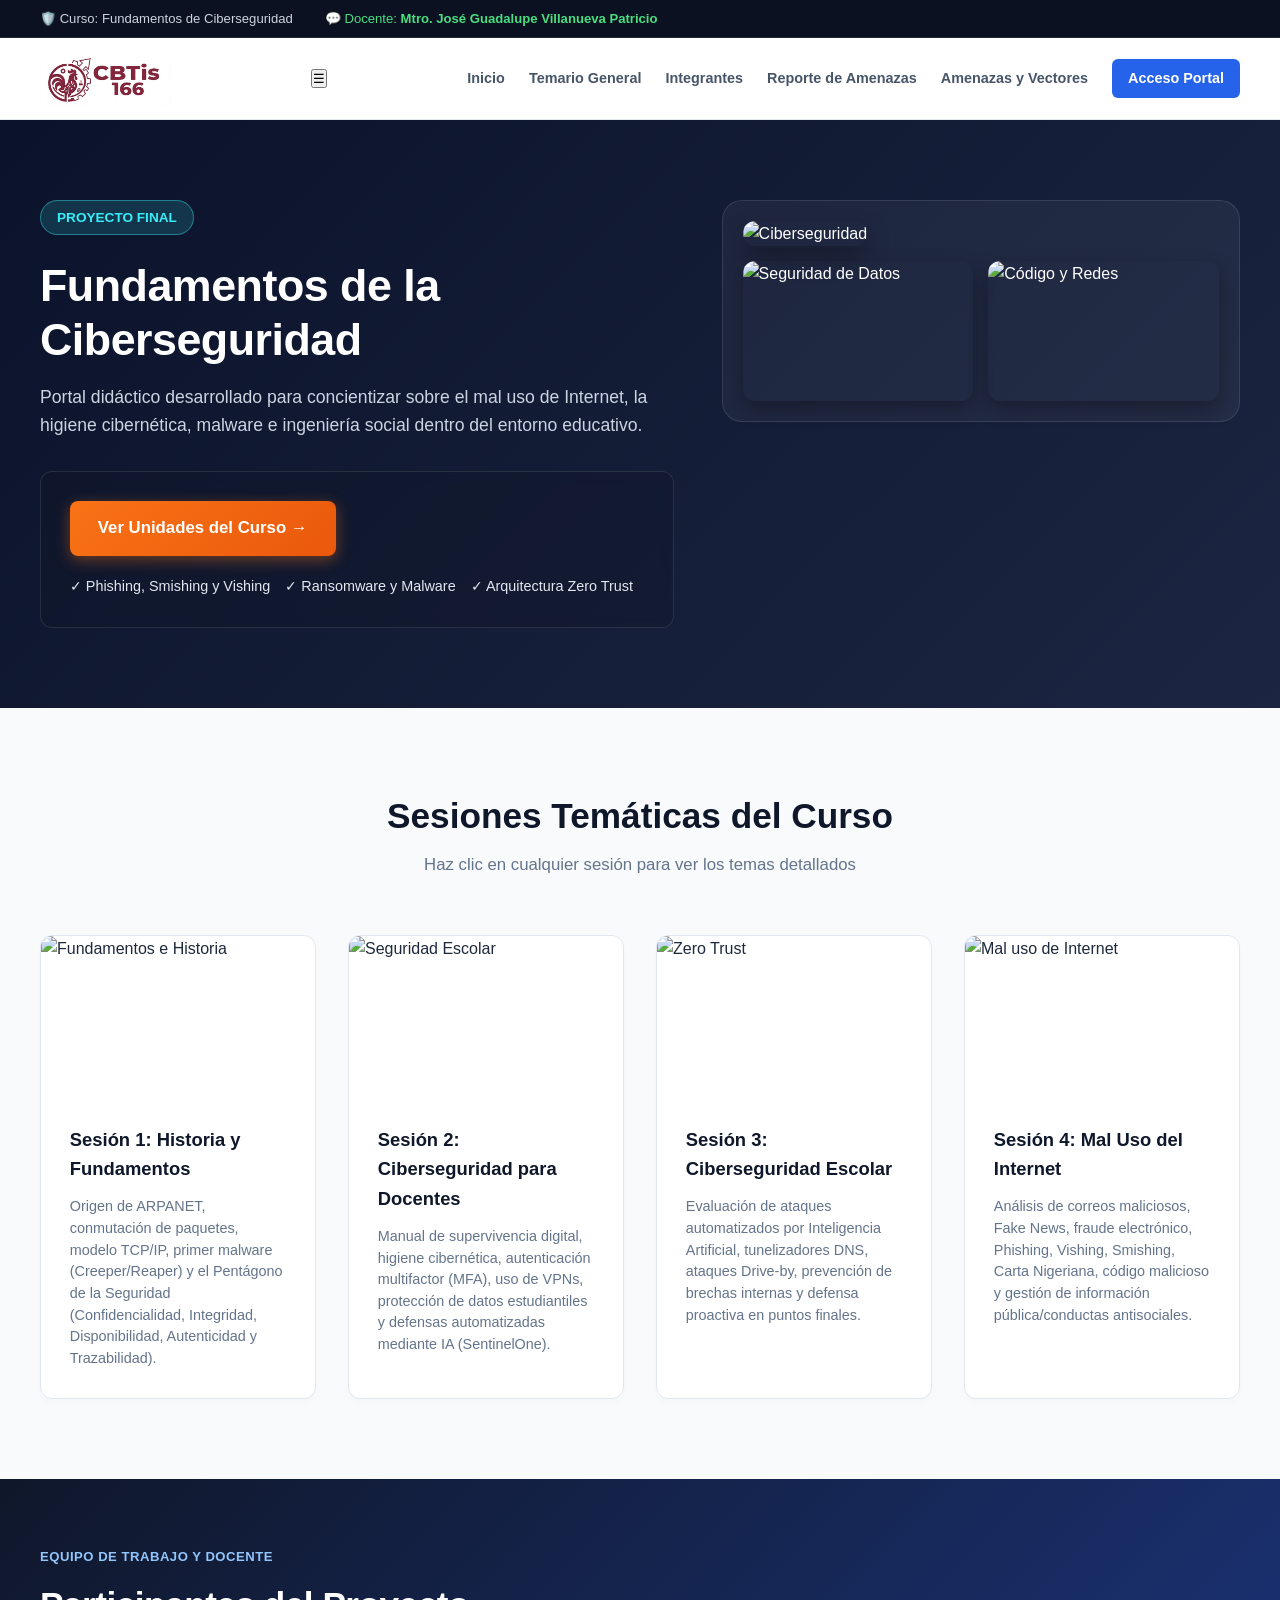
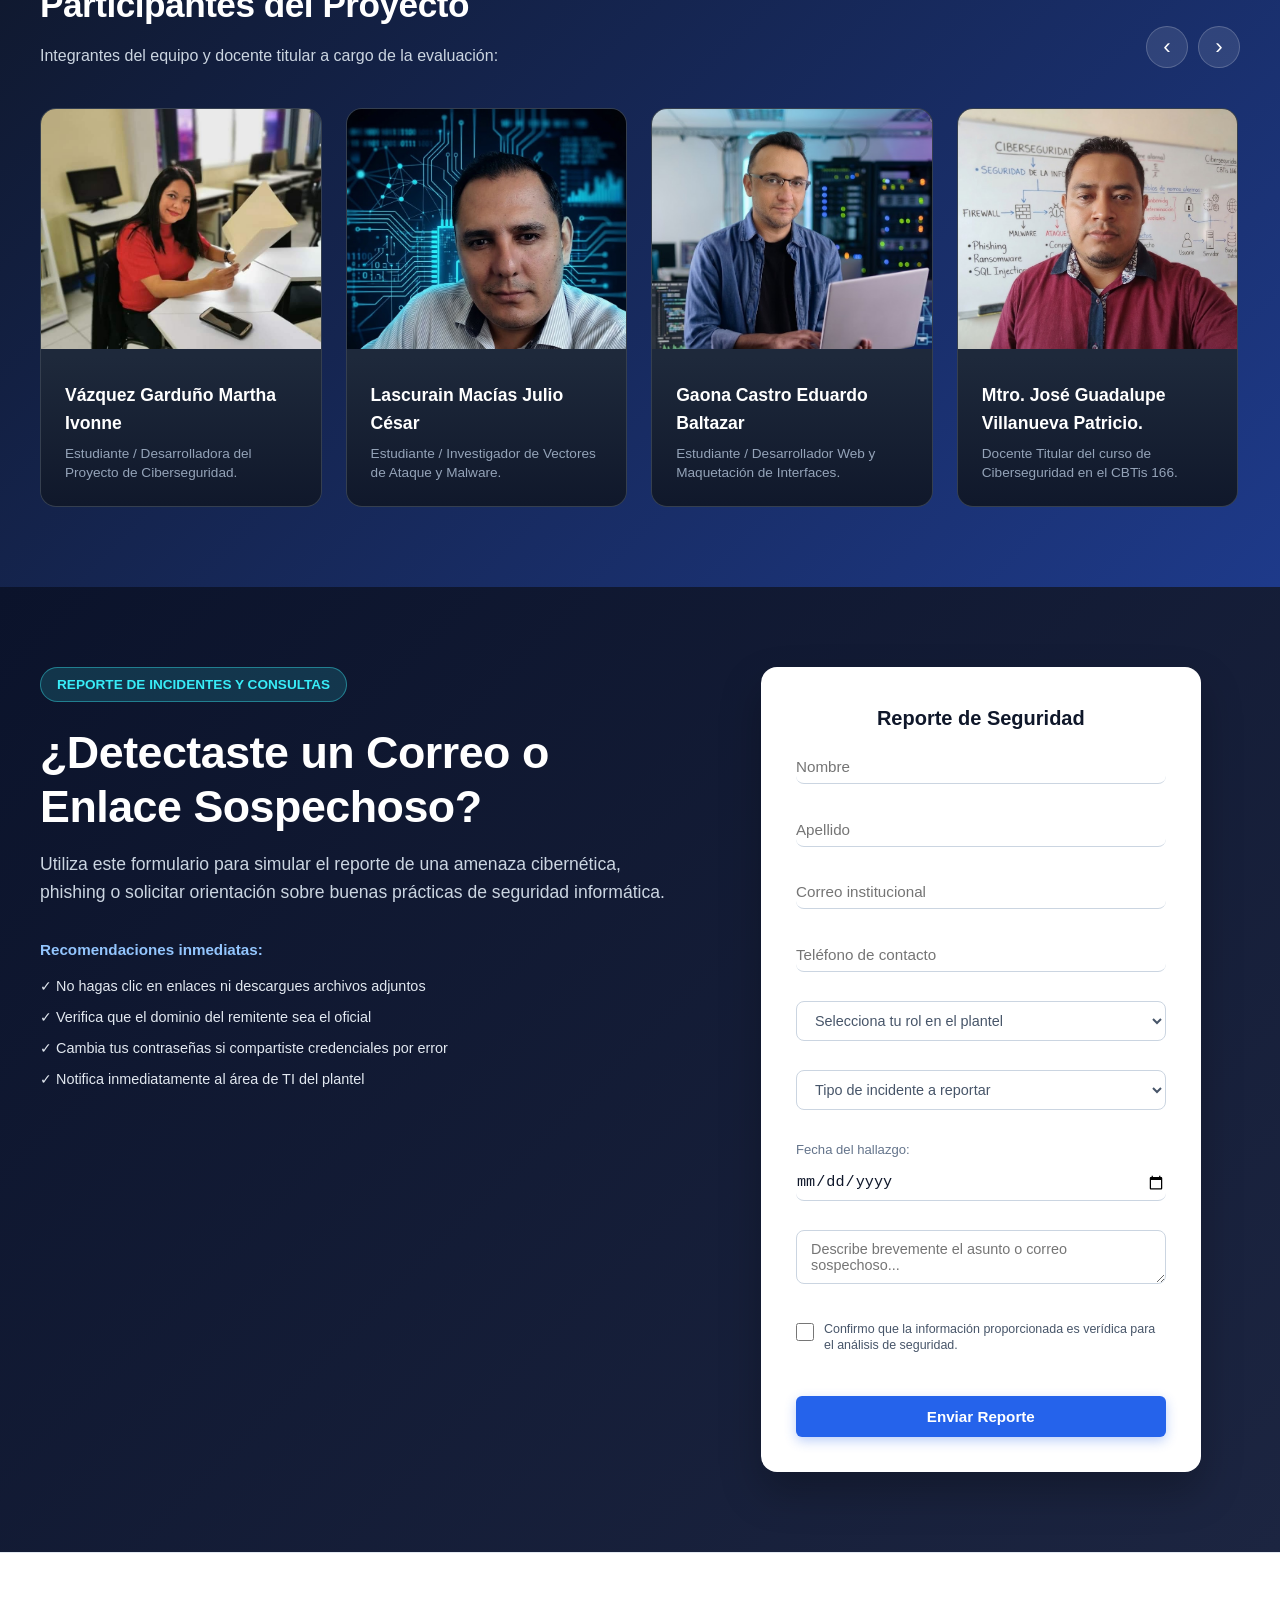
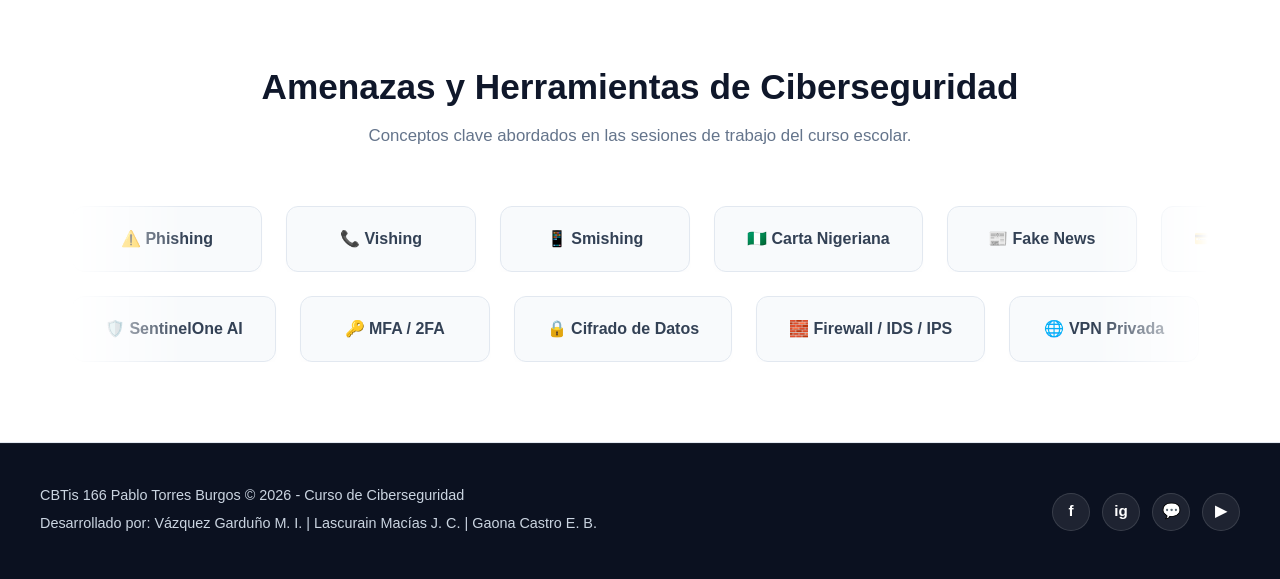
==== commit ee733998: "Update index.html" ====
--- a/index.html
+++ b/index.html
@@ -41,7 +41,11 @@
                     <img src="img/logo.jpg" alt="CBTis 166" class="brand-logo-img">
                 </a>
             </div>
-            <nav class="nav-links">
+            <!-- Botón de Hamburguesa -->
+            <button class="hamburger-btn" id="hamburger-toggle" aria-label="Abrir menú">
+                ☰
+            </button>
+            <nav class="nav-links" id="nav-links-menu">
                 <a href="#inicio">Inicio</a>
                 <a href="#temario">Temario General</a>
                 <a href="#docentes">Integrantes</a>
@@ -388,4 +392,4 @@
 
     <script src="script.js"></script>
 </body>
-</html>+</html>
--- a/styles.css
+++ b/styles.css
@@ -124,7 +124,7 @@
    SECCIÓN HERO (DOS COLUMNAS CON COLLAGE)
    -------------------------------------------------------------------- */
 .hero-section {
-    background: linear-gradient(135deg, #0f172a 0%, #1e3a8a 100%); /* Fondo con degradado azul oscuro */
+    background: linear-gradient(135deg, #0b132b 0%, #1c2541 100%); /* Fondo con degradado azul oscuro */
     color: white;              /* Texto general en blanco para alto contraste */
     padding: 5rem 2rem;        /* Relleno superior/inferior amplio y lateral */
     overflow: hidden;          /* Oculta desbordamientos */
@@ -147,9 +147,9 @@
 
 .hero-tag {
     display: inline-block;     /* Permite aplicar padding y márgenes como bloque */
-    background-color: rgba(37, 99, 235, 0.3); /* Fondo azul translúcido */
-    border: 1px solid rgba(96, 165, 250, 0.4); /* Borde azul claro sutil */
-    color: #93c5fd;            /* Texto azul claro brillante */
+    background-color: rgba(56, 237, 248, 0.15); /* Fondo azul neón translúcido */
+    border: 1px solid rgba(56, 237, 248, 0.4);  /* Borde azul claro sutil */
+    color: #38edf8;            /* Texto azul neón brillante */
     padding: 6px 16px;         /* Relleno interior */
     border-radius: 20px;       /* Bordes redondeados estilo píldora */
     font-size: 0.85rem;        /* Tamaño de fuente compacto */
@@ -857,7 +857,14 @@
     border-radius: 16px;           /* Bordes redondeados */
     overflow: hidden;              /* Oculta desbordamientos */
     border: 1px solid rgba(255, 255, 255, 0.1); /* Borde sutil */
-    transition: transform 0.2s ease, box-shadow 0.2s ease; /* Transiciones */
+    cursor: pointer;
+    transition: transform 0.2s ease, box-shadow 0.2s ease, border-color 0.2s ease; /* Transiciones */
+}
+
+.teacher-card:hover {
+    transform: translateY(-5px);   /* Eleva la tarjeta al pasar el cursor */
+    box-shadow: 0 10px 20px rgba(0, 0, 0, 0.1); /* Sombra oscura profunda */
+    border-color: #2563eb !important;
 }
 
 @media (max-width: 1024px) {
@@ -870,11 +877,6 @@
     .teacher-card {
         flex: 0 0 82%;             /* Ajusta para mostrar una tarjeta grande en móviles */
     }
-}
-
-.teacher-card:hover {
-    transform: translateY(-5px);   /* Eleva la tarjeta al pasar el cursor */
-    box-shadow: 0 15px 30px rgba(0, 0, 0, 0.4); /* Sombra oscura profunda */
 }
 
 .teacher-card img {
@@ -984,635 +986,400 @@
     box-shadow: 0 10px 20px rgba(37, 99, 235, 0.08); /* Sombra azulada elegante */
 }
 
-/* Color temático opcional para la Hero Section */
-.hero-section {
-    background: linear-gradient(135deg, #0b132b 0%, #1c2541 100%);
+/* ======================================================================
+   ESTILOS PARA EL DESGLOSE DETALLADO DE LOS TEMAS
+   ====================================================================== */
+.topics-detail-section {
+    padding: 4rem 2rem;
+    background-color: #f8fafc;
+    border-top: 1px solid #e2e8f0;
+}
+
+.detail-card {
+    background-color: #ffffff;
+    border: 1px solid #e2e8f0;
+    border-radius: 12px;
+    overflow: hidden;
+    margin-bottom: 2.5rem;
+    box-shadow: 0 4px 6px rgba(0, 0, 0, 0.02);
+    display: flex;
+    flex-direction: column;
+    scroll-margin-top: 90px;
+}
+
+.detail-img-container {
+    width: 100%;
+    max-height: 400px;
+    overflow: hidden;
+    background-color: #0f172a;
+    position: relative;
+    cursor: pointer;
+}
+
+.detail-img-container img {
+    width: 100%;
+    height: 100%;
+    object-fit: cover;
+    transition: transform 0.3s ease, opacity 0.3s ease;
+}
+
+.detail-img-container:hover img {
+    transform: scale(1.03);
+    opacity: 0.9;
+}
+
+.zoom-hint {
+    position: absolute;
+    bottom: 12px;
+    right: 12px;
+    background: rgba(15, 23, 42, 0.75);
+    color: #ffffff;
+    font-size: 0.8rem;
+    padding: 6px 12px;
+    border-radius: 20px;
+    backdrop-filter: blur(4px);
+    pointer-events: none;
+}
+
+.detail-content {
+    padding: 2rem;
+}
+
+.detail-content h2 {
+    color: #0f172a;
+    font-size: 1.4rem;
+    margin-bottom: 1rem;
+    border-bottom: 2px solid #2563eb;
+    padding-bottom: 0.4rem;
+    display: inline-block;
+}
+
+.detail-content h3 {
+    color: #1e3a8a;
+    font-size: 1.15rem;
+    margin: 1.2rem 0 0.5rem 0;
+}
+
+.detail-content p {
+    color: #475569;
+    font-size: 0.95rem;
+    line-height: 1.6;
+    margin-bottom: 0.8rem;
+}
+
+.detail-content ul {
+    margin-left: 1.5rem;
+    margin-bottom: 1rem;
+    color: #475569;
+}
+
+.detail-content li {
+    margin-bottom: 0.4rem;
+    line-height: 1.5;
+}
+
+/* Alineación responsiva de Texto e Imagen por Subtema */
+.subtopic-row {
+    display: flex;
+    gap: 1.5rem;
+    align-items: center;
+    margin-bottom: 1.5rem;
+    flex-wrap: wrap;
+}
+
+.subtopic-text {
+    flex: 1 1 300px;
+}
+
+.subtopic-img-container {
+    flex: 0 0 280px;
+    height: 200px;
+    border-radius: 10px;
+    overflow: hidden;
+    position: relative;
+    cursor: pointer;
+    box-shadow: 0 4px 8px rgba(0,0,0,0.1);
+    background-color: #0f172a;
+}
+
+.subtopic-img-container img {
+    width: 100%;
+    height: 100%;
+    object-fit: cover;
+    transition: transform 0.3s ease;
+}
+
+.subtopic-img-container:hover img {
+    transform: scale(1.05);
+}
+
+/* Botón de acceso directo al cuestionario en el Hero */
+.btn-go-quiz {
+    display: inline-block;
+    margin-top: 1.2rem;
+    padding: 12px 24px;
+    background-color: #2563eb;
+    color: #ffffff;
+    font-weight: 700;
+    border-radius: 8px;
+    text-decoration: none;
+    box-shadow: 0 4px 12px rgba(37, 99, 235, 0.3);
+    transition: background-color 0.2s, transform 0.2s;
+}
+
+.btn-go-quiz:hover {
+    background-color: #1d4ed8;
+    transform: translateY(-2px);
+}
+
+/* ======================================================================
+   ESTILOS PARA LA SECCIÓN DEL CUESTIONARIO
+   ====================================================================== */
+.quiz-section {
+    padding: 4rem 2rem;
+    background-color: #ffffff;
+    border-top: 2px solid #e2e8f0;
+    scroll-margin-top: 80px;
+}
+
+.quiz-container {
+    max-width: 900px;
+    margin: 0 auto;
+    background: #ffffff;
+    border-radius: 16px;
+    padding: 2.5rem;
+    box-shadow: 0 10px 25px rgba(0, 0, 0, 0.05);
+    border: 1px solid #e2e8f0;
+}
+
+.quiz-header {
+    text-align: center;
+    margin-bottom: 2.5rem;
+}
+
+.quiz-header h2 {
+    font-size: 2rem;
+    color: #0f172a;
+    margin-bottom: 0.5rem;
+}
+
+.quiz-header p {
+    color: #64748b;
+    font-size: 1rem;
+}
+
+.question-card {
+    background-color: #f8fafc;
+    border: 1px solid #cbd5e1;
+    border-radius: 12px;
+    padding: 1.8rem;
+    margin-bottom: 2rem;
+}
+
+.question-header {
+    display: flex;
+    justify-content: space-between;
+    align-items: flex-start;
+    gap: 1rem;
+    margin-bottom: 1.2rem;
+}
+
+.question-title {
+    font-size: 1.05rem;
+    font-weight: 700;
+    color: #0f172a;
+    line-height: 1.5;
+}
+
+.points-badge {
+    background-color: #e0e7ff;
+    color: #3730a3;
+    font-size: 0.78rem;
+    font-weight: 700;
+    padding: 4px 10px;
+    border-radius: 20px;
+    white-space: nowrap;
+}
+
+.options-group {
+    display: flex;
+    flex-direction: column;
+    gap: 10px;
+}
+
+.option-label {
+    display: flex;
+    align-items: flex-start;
+    gap: 12px;
+    padding: 10px 14px;
+    background: #ffffff;
+    border: 1px solid #e2e8f0;
+    border-radius: 8px;
+    cursor: pointer;
+    font-size: 0.92rem;
+    color: #334155;
+    transition: background 0.2s, border-color 0.2s;
+}
+
+.option-label:hover {
+    background-color: #f1f5f9;
+    border-color: #94a3b8;
+}
+
+.option-label input[type="radio"],
+.option-label input[type="checkbox"] {
+    margin-top: 3px;
+    accent-color: #2563eb;
+    cursor: pointer;
+}
+
+.btn-submit-quiz {
+    display: block;
+    width: 100%;
+    background-color: #2563eb;
     color: white;
-    padding: 5rem 2rem;
-    overflow: hidden;
-}
-
-/* Color azul neón para las etiquetas destacadas */
-.hero-tag {
-    background-color: rgba(56, 237, 248, 0.15);
-    border: 1px solid rgba(56, 237, 248, 0.4);
+    font-size: 1.1rem;
+    font-weight: 700;
+    padding: 14px;
+    border: none;
+    border-radius: 8px;
+    cursor: pointer;
+    box-shadow: 0 4px 12px rgba(37, 99, 235, 0.3);
+    transition: background 0.2s, transform 0.1s;
+}
+
+.btn-submit-quiz:hover {
+    background-color: #1d4ed8;
+    transform: translateY(-2px);
+}
+
+.quiz-results {
+    display: none;
+    margin-top: 2rem;
+    padding: 1.5rem;
+    border-radius: 12px;
+    background-color: #ecfdf5;
+    border: 1px solid #a7f3d0;
+    color: #065f46;
+    text-align: center;
+}
+
+.quiz-results h3 {
+    font-size: 1.5rem;
+    margin-bottom: 0.5rem;
+}
+
+/* ======================================================================
+   ESTILOS DEL MODAL PARA AGRANDAR IMAGEN
+   ====================================================================== */
+.image-modal {
+    display: none;
+    position: fixed;
+    z-index: 2000;
+    left: 0;
+    top: 0;
+    width: 100%;
+    height: 100%;
+    background-color: rgba(15, 23, 42, 0.9);
+    justify-content: center;
+    align-items: center;
+    padding: 20px;
+    backdrop-filter: blur(5px);
+}
+
+.image-modal.active {
+    display: flex;
+}
+
+.modal-content {
+    max-width: 90%;
+    max-height: 90vh;
+    border-radius: 8px;
+    box-shadow: 0 20px 40px rgba(0, 0, 0, 0.5);
+    object-fit: contain;
+}
+
+.close-modal {
+    position: absolute;
+    top: 20px;
+    right: 30px;
+    color: #ffffff;
+    font-size: 2.5rem;
+    font-weight: bold;
+    cursor: pointer;
+    transition: color 0.2s;
+    line-height: 1;
+}
+
+.close-modal:hover {
     color: #38edf8;
 }
 
- /* Estilos para el carrusel interactivo con cursor de clic */
-        .teachers-grid .teacher-card {
-            cursor: pointer;
-            transition: transform 0.2s ease, box-shadow 0.2s ease, border-color 0.2s ease;
-        }
-
-        .teachers-grid .teacher-card:hover {
-            transform: translateY(-5px);
-            box-shadow: 0 10px 20px rgba(0, 0, 0, 0.1);
-            border-color: #2563eb !important;
-        }
-
-        /* Estilos para el desglose detallado de los temas */
-        .topics-detail-section {
-            padding: 4rem 2rem;
-            background-color: #f8fafc;
-            border-top: 1px solid #e2e8f0;
-        }
-
-        .detail-card {
-            background-color: #ffffff;
-            border: 1px solid #e2e8f0;
-            border-radius: 12px;
-            overflow: hidden;
-            margin-bottom: 2.5rem;
-            box-shadow: 0 4px 6px rgba(0, 0, 0, 0.02);
-            display: flex;
-            flex-direction: column;
-            scroll-margin-top: 90px;
-        }
-
-        .detail-img-container {
-            width: 100%;
-            max-height: 400px;
-            overflow: hidden;
-            background-color: #0f172a;
-            position: relative;
-            cursor: pointer;
-        }
-
-        .detail-img-container img {
-            width: 100%;
-            height: 100%;
-            object-fit: cover;
-            transition: transform 0.3s ease, opacity 0.3s ease;
-        }
-
-        .detail-img-container:hover img {
-            transform: scale(1.03);
-            opacity: 0.9;
-        }
-
-        .zoom-hint {
-            position: absolute;
-            bottom: 12px;
-            right: 12px;
-            background: rgba(15, 23, 42, 0.75);
-            color: #ffffff;
-            font-size: 0.8rem;
-            padding: 6px 12px;
-            border-radius: 20px;
-            backdrop-filter: blur(4px);
-            pointer-events: none;
-        }
-
-        .detail-content {
-            padding: 2rem;
-        }
-
-        .detail-content h2 {
-            color: #0f172a;
-            font-size: 1.4rem;
-            margin-bottom: 1rem;
-            border-bottom: 2px solid #2563eb;
-            padding-bottom: 0.4rem;
-            display: inline-block;
-        }
-
-        .detail-content h3 {
-            color: #1e3a8a;
-            font-size: 1.15rem;
-            margin: 1.2rem 0 0.5rem 0;
-        }
-
-        .detail-content p {
-            color: #475569;
-            font-size: 0.95rem;
-            line-height: 1.6;
-            margin-bottom: 0.8rem;
-        }
-
-        .detail-content ul {
-            margin-left: 1.5rem;
-            margin-bottom: 1rem;
-            color: #475569;
-        }
-
-        .detail-content li {
-            margin-bottom: 0.4rem;
-            line-height: 1.5;
-        }
-
-        /* Botón de acceso directo al cuestionario en el Hero */
-        .btn-go-quiz {
-            display: inline-block;
-            margin-top: 1.2rem;
-            padding: 12px 24px;
-            background-color: #2563eb;
-            color: #ffffff;
-            font-weight: 700;
-            border-radius: 8px;
-            text-decoration: none;
-            box-shadow: 0 4px 12px rgba(37, 99, 235, 0.3);
-            transition: background-color 0.2s, transform 0.2s;
-        }
-
-        .btn-go-quiz:hover {
-            background-color: #1d4ed8;
-            transform: translateY(-2px);
-        }
-
-        /* Estilos para la sección del cuestionario */
-        .quiz-section {
-            padding: 4rem 2rem;
-            background-color: #ffffff;
-            border-top: 2px solid #e2e8f0;
-            scroll-margin-top: 80px;
-        }
-
-        .quiz-container {
-            max-width: 900px;
-            margin: 0 auto;
-            background: #ffffff;
-            border-radius: 16px;
-            padding: 2.5rem;
-            box-shadow: 0 10px 25px rgba(0, 0, 0, 0.05);
-            border: 1px solid #e2e8f0;
-        }
-
-        .quiz-header {
-            text-align: center;
-            margin-bottom: 2.5rem;
-        }
-
-        .quiz-header h2 {
-            font-size: 2rem;
-            color: #0f172a;
-            margin-bottom: 0.5rem;
-        }
-
-        .quiz-header p {
-            color: #64748b;
-            font-size: 1rem;
-        }
-
-        .question-card {
-            background-color: #f8fafc;
-            border: 1px solid #cbd5e1;
-            border-radius: 12px;
-            padding: 1.8rem;
-            margin-bottom: 2rem;
-        }
-
-        .question-header {
-            display: flex;
-            justify-content: space-between;
-            align-items: flex-start;
-            gap: 1rem;
-            margin-bottom: 1.2rem;
-        }
-
-        .question-title {
-            font-size: 1.05rem;
-            font-weight: 700;
-            color: #0f172a;
-            line-height: 1.5;
-        }
-
-        .points-badge {
-            background-color: #e0e7ff;
-            color: #3730a3;
-            font-size: 0.78rem;
-            font-weight: 700;
-            padding: 4px 10px;
-            border-radius: 20px;
-            white-space: nowrap;
-        }
-
-        .options-group {
-            display: flex;
-            flex-direction: column;
-            gap: 10px;
-        }
-
-        .option-label {
-            display: flex;
-            align-items: flex-start;
-            gap: 12px;
-            padding: 10px 14px;
-            background: #ffffff;
-            border: 1px solid #e2e8f0;
-            border-radius: 8px;
-            cursor: pointer;
-            font-size: 0.92rem;
-            color: #334155;
-            transition: background 0.2s, border-color 0.2s;
-        }
-
-        .option-label:hover {
-            background-color: #f1f5f9;
-            border-color: #94a3b8;
-        }
-
-        .option-label input[type="radio"],
-        .option-label input[type="checkbox"] {
-            margin-top: 3px;
-            accent-color: #2563eb;
-            cursor: pointer;
-        }
-
-        .btn-submit-quiz {
-            display: block;
-            width: 100%;
-            background-color: #2563eb;
-            color: white;
-            font-size: 1.1rem;
-            font-weight: 700;
-            padding: 14px;
-            border: none;
-            border-radius: 8px;
-            cursor: pointer;
-            box-shadow: 0 4px 12px rgba(37, 99, 235, 0.3);
-            transition: background 0.2s, transform 0.1s;
-        }
-
-        .btn-submit-quiz:hover {
-            background-color: #1d4ed8;
-            transform: translateY(-2px);
-        }
-
-        .quiz-results {
-            display: none;
-            margin-top: 2rem;
-            padding: 1.5rem;
-            border-radius: 12px;
-            background-color: #ecfdf5;
-            border: 1px solid #a7f3d0;
-            color: #065f46;
-            text-align: center;
-        }
-
-        .quiz-results h3 {
-            font-size: 1.5rem;
-            margin-bottom: 0.5rem;
-        }
-
-        /* Estilos del Modal para Agrandar Imagen */
-        .image-modal {
-            display: none;
-            position: fixed;
-            z-index: 2000;
-            left: 0;
-            top: 0;
-            width: 100%;
-            height: 100%;
-            background-color: rgba(15, 23, 42, 0.9);
-            justify-content: center;
-            align-items: center;
-            padding: 20px;
-            backdrop-filter: blur(5px);
-        }
-
-        .image-modal.active {
-            display: flex;
-        }
-
-        .modal-content {
-            max-width: 90%;
-            max-height: 90vh;
-            border-radius: 8px;
-            box-shadow: 0 20px 40px rgba(0, 0, 0, 0.5);
-            object-fit: contain;
-        }
-
-        .close-modal {
-            position: absolute;
-            top: 20px;
-            right: 30px;
-            color: #ffffff;
-            font-size: 2.5rem;
-            font-weight: bold;
-            cursor: pointer;
-            transition: color 0.2s;
-            line-height: 1;
-        }
-
-        .close-modal:hover {
-            color: #38edf8;
-        }
-
-        /* Estilos para el carrusel interactivo */
-        .teachers-grid .teacher-card {
-            cursor: pointer;
-            transition: transform 0.2s ease, box-shadow 0.2s ease, border-color 0.2s ease;
-        }
-
-        .teachers-grid .teacher-card:hover {
-            transform: translateY(-5px);
-            box-shadow: 0 10px 20px rgba(0, 0, 0, 0.1);
-            border-color: #2563eb !important;
-        }
-
-        /* Estilos para el desglose detallado de los temas */
-        .topics-detail-section {
-            padding: 4rem 2rem;
-            background-color: #f8fafc;
-            border-top: 1px solid #e2e8f0;
-        }
-
-        .detail-card {
-            background-color: #ffffff;
-            border: 1px solid #e2e8f0;
-            border-radius: 12px;
-            overflow: hidden;
-            margin-bottom: 2.5rem;
-            box-shadow: 0 4px 6px rgba(0, 0, 0, 0.02);
-            display: flex;
-            flex-direction: column;
-            scroll-margin-top: 90px;
-        }
-
-        .detail-content {
-            padding: 2rem;
-        }
-
-        .detail-content h2 {
-            color: #0f172a;
-            font-size: 1.4rem;
-            margin-bottom: 1rem;
-            border-bottom: 2px solid #2563eb;
-            padding-bottom: 0.4rem;
-            display: inline-block;
-        }
-
-        .detail-content h3 {
-            color: #1e3a8a;
-            font-size: 1.15rem;
-            margin: 1.2rem 0 0.5rem 0;
-        }
-
-        .detail-content p {
-            color: #475569;
-            font-size: 0.95rem;
-            line-height: 1.6;
-            margin-bottom: 0.8rem;
-        }
-
-        .detail-content ul {
-            margin-left: 1.5rem;
-            margin-bottom: 1rem;
-            color: #475569;
-        }
-
-        .detail-content li {
-            margin-bottom: 0.4rem;
-            line-height: 1.5;
-        }
-
-        /* Alineación responsiva de Texto e Imagen por Subtema */
-        .subtopic-row {
-            display: flex;
-            gap: 1.5rem;
-            align-items: center;
-            margin-bottom: 1.5rem;
-            flex-wrap: wrap;
-        }
-
-        .subtopic-text {
-            flex: 1 1 300px;
-        }
-
-        .subtopic-img-container {
-            flex: 0 0 280px;
-            height: 200px;
-            border-radius: 10px;
-            overflow: hidden;
-            position: relative;
-            cursor: pointer;
-            box-shadow: 0 4px 8px rgba(0,0,0,0.1);
-            background-color: #0f172a;
-        }
-
-        .subtopic-img-container img {
-            width: 100%;
-            height: 100%;
-            object-fit: cover;
-            transition: transform 0.3s ease;
-        }
-
-        .subtopic-img-container:hover img {
-            transform: scale(1.05);
-        }
-
-        .zoom-hint {
-            position: absolute;
-            bottom: 12px;
-            right: 12px;
-            background: rgba(15, 23, 42, 0.75);
-            color: #ffffff;
-            font-size: 0.8rem;
-            padding: 6px 12px;
-            border-radius: 20px;
-            backdrop-filter: blur(4px);
-            pointer-events: none;
-        }
-
-        /* Botón de acceso al cuestionario */
-        .btn-go-quiz {
-            display: inline-block;
-            margin-top: 1.2rem;
-            padding: 12px 24px;
-            background-color: #2563eb;
-            color: #ffffff;
-            font-weight: 700;
-            border-radius: 8px;
-            text-decoration: none;
-            box-shadow: 0 4px 12px rgba(37, 99, 235, 0.3);
-            transition: background-color 0.2s, transform 0.2s;
-        }
-
-        .btn-go-quiz:hover {
-            background-color: #1d4ed8;
-            transform: translateY(-2px);
-        }
-
-        /* Sección Cuestionario Autoevaluable */
-        .quiz-section {
-            padding: 4rem 2rem;
-            background-color: #ffffff;
-            border-top: 2px solid #e2e8f0;
-            scroll-margin-top: 80px;
-        }
-
-        .quiz-container {
-            max-width: 900px;
-            margin: 0 auto;
-            background: #ffffff;
-            border-radius: 16px;
-            padding: 2.5rem;
-            box-shadow: 0 10px 25px rgba(0, 0, 0, 0.05);
-            border: 1px solid #e2e8f0;
-        }
-
-        .quiz-header {
-            text-align: center;
-            margin-bottom: 2.5rem;
-        }
-
-        .quiz-header h2 {
-            font-size: 2rem;
-            color: #0f172a;
-            margin-bottom: 0.5rem;
-        }
-
-        .quiz-header p {
-            color: #64748b;
-            font-size: 1rem;
-        }
-
-        .question-card {
-            background-color: #f8fafc;
-            border: 1px solid #cbd5e1;
-            border-radius: 12px;
-            padding: 1.8rem;
-            margin-bottom: 2rem;
-        }
-
-        .question-header {
-            display: flex;
-            justify-content: space-between;
-            align-items: flex-start;
-            gap: 1rem;
-            margin-bottom: 1.2rem;
-        }
-
-        .question-title {
-            font-size: 1.05rem;
-            font-weight: 700;
-            color: #0f172a;
-            line-height: 1.5;
-        }
-
-        .points-badge {
-            background-color: #e0e7ff;
-            color: #3730a3;
-            font-size: 0.78rem;
-            font-weight: 700;
-            padding: 4px 10px;
-            border-radius: 20px;
-            white-space: nowrap;
-        }
-
-        .options-group {
-            display: flex;
-            flex-direction: column;
-            gap: 10px;
-        }
-
-        .option-label {
-            display: flex;
-            align-items: flex-start;
-            gap: 12px;
-            padding: 10px 14px;
-            background: #ffffff;
-            border: 1px solid #e2e8f0;
-            border-radius: 8px;
-            cursor: pointer;
-            font-size: 0.92rem;
-            color: #334155;
-            transition: background 0.2s, border-color 0.2s;
-        }
-
-        .option-label:hover {
-            background-color: #f1f5f9;
-            border-color: #94a3b8;
-        }
-
-        .option-label input[type="radio"],
-        .option-label input[type="checkbox"] {
-            margin-top: 3px;
-            accent-color: #2563eb;
-            cursor: pointer;
-        }
-
-        .btn-submit-quiz {
-            display: block;
-            width: 100%;
-            background-color: #2563eb;
-            color: white;
-            font-size: 1.1rem;
-            font-weight: 700;
-            padding: 14px;
-            border: none;
-            border-radius: 8px;
-            cursor: pointer;
-            box-shadow: 0 4px 12px rgba(37, 99, 235, 0.3);
-            transition: background 0.2s, transform 0.1s;
-        }
-
-        .btn-submit-quiz:hover {
-            background-color: #1d4ed8;
-            transform: translateY(-2px);
-        }
-
-        .quiz-results {
-            display: none;
-            margin-top: 2rem;
-            padding: 1.5rem;
-            border-radius: 12px;
-            background-color: #ecfdf5;
-            border: 1px solid #a7f3d0;
-            color: #065f46;
-            text-align: center;
-        }
-
-        /* Modal para imágenes */
-        .image-modal {
-            display: none;
-            position: fixed;
-            z-index: 2000;
-            left: 0;
-            top: 0;
-            width: 100%;
-            height: 100%;
-            background-color: rgba(15, 23, 42, 0.9);
-            justify-content: center;
-            align-items: center;
-            padding: 20px;
-            backdrop-filter: blur(5px);
-        }
-
-        .image-modal.active {
-            display: flex;
-        }
-
-        .modal-content {
-            max-width: 90%;
-            max-height: 90vh;
-            border-radius: 8px;
-            box-shadow: 0 20px 40px rgba(0, 0, 0, 0.5);
-            object-fit: contain;
-        }
-
-        .close-modal {
-            position: absolute;
-            top: 20px;
-            right: 30px;
-            color: #ffffff;
-            font-size: 2.5rem;
-            font-weight: bold;
-            cursor: pointer;
-            transition: color 0.2s;
-            line-height: 1;
-        }
-
-        .close-modal:hover {
-            color: #38edf8;
-        }
-
-        @media (max-width: 768px) {
-            .subtopic-img-container {
-                flex: 1 1 100%;
-                height: 200px;
-            }
-        }
-
-        +/* ======================================================================
+   CORRECCIÓN RESPONSIVA PARA MÓVILES (Ancho completo en pantallas chicas)
+   ====================================================================== */
+@media (max-width: 768px) {
+    /* 1. Ajustar contenedores de secciones y detalles */
+    .topics-detail-section {
+        padding: 1rem 0.5rem !important;
+    }
+    
+    .topics-detail-section .section-container {
+        max-width: 100% !important;
+        padding: 0 !important;
+    }
+
+    .detail-card {
+        margin-left: 0.5rem !important;
+        margin-right: 0.5rem !important;
+        border-radius: 8px !important;
+    }
+
+    .detail-content {
+        padding: 1.2rem !important;
+    }
+
+    .subtopic-img-container {
+        flex: 1 1 100%;
+        height: 200px;
+    }
+
+    /* 2. Ajustar la sección y contenedor del cuestionario */
+    .quiz-section {
+        padding: 1rem 0.5rem !important;
+    }
+    
+    .quiz-container {
+        max-width: 100% !important;
+        padding: 1.2rem !important;
+        border-radius: 8px !important;
+        margin: 0 0.5rem !important;
+    }
+
+    .question-card {
+        padding: 1.2rem !important;
+        width: 100% !important;
+    }
+
+    /* 3. Forzar que la cabecera de la pregunta se acomode en vertical para que no se corte el texto */
+    .question-header {
+        flex-direction: column !important;
+        align-items: flex-start !important;
+        gap: 8px !important;
+    }
+
+    .question-title {
+        width: 100% !important;
+        flex: none !important;
+    }
+
+    .points-badge {
+        align-self: flex-start !important;
+    }
+
+    /* 4. Ajustar márgenes generales de las secciones principales */
+    .section-container, .teachers-container, .convenios-container {
+        padding-left: 1rem !important;
+        padding-right: 1rem !important;
+    }
+}
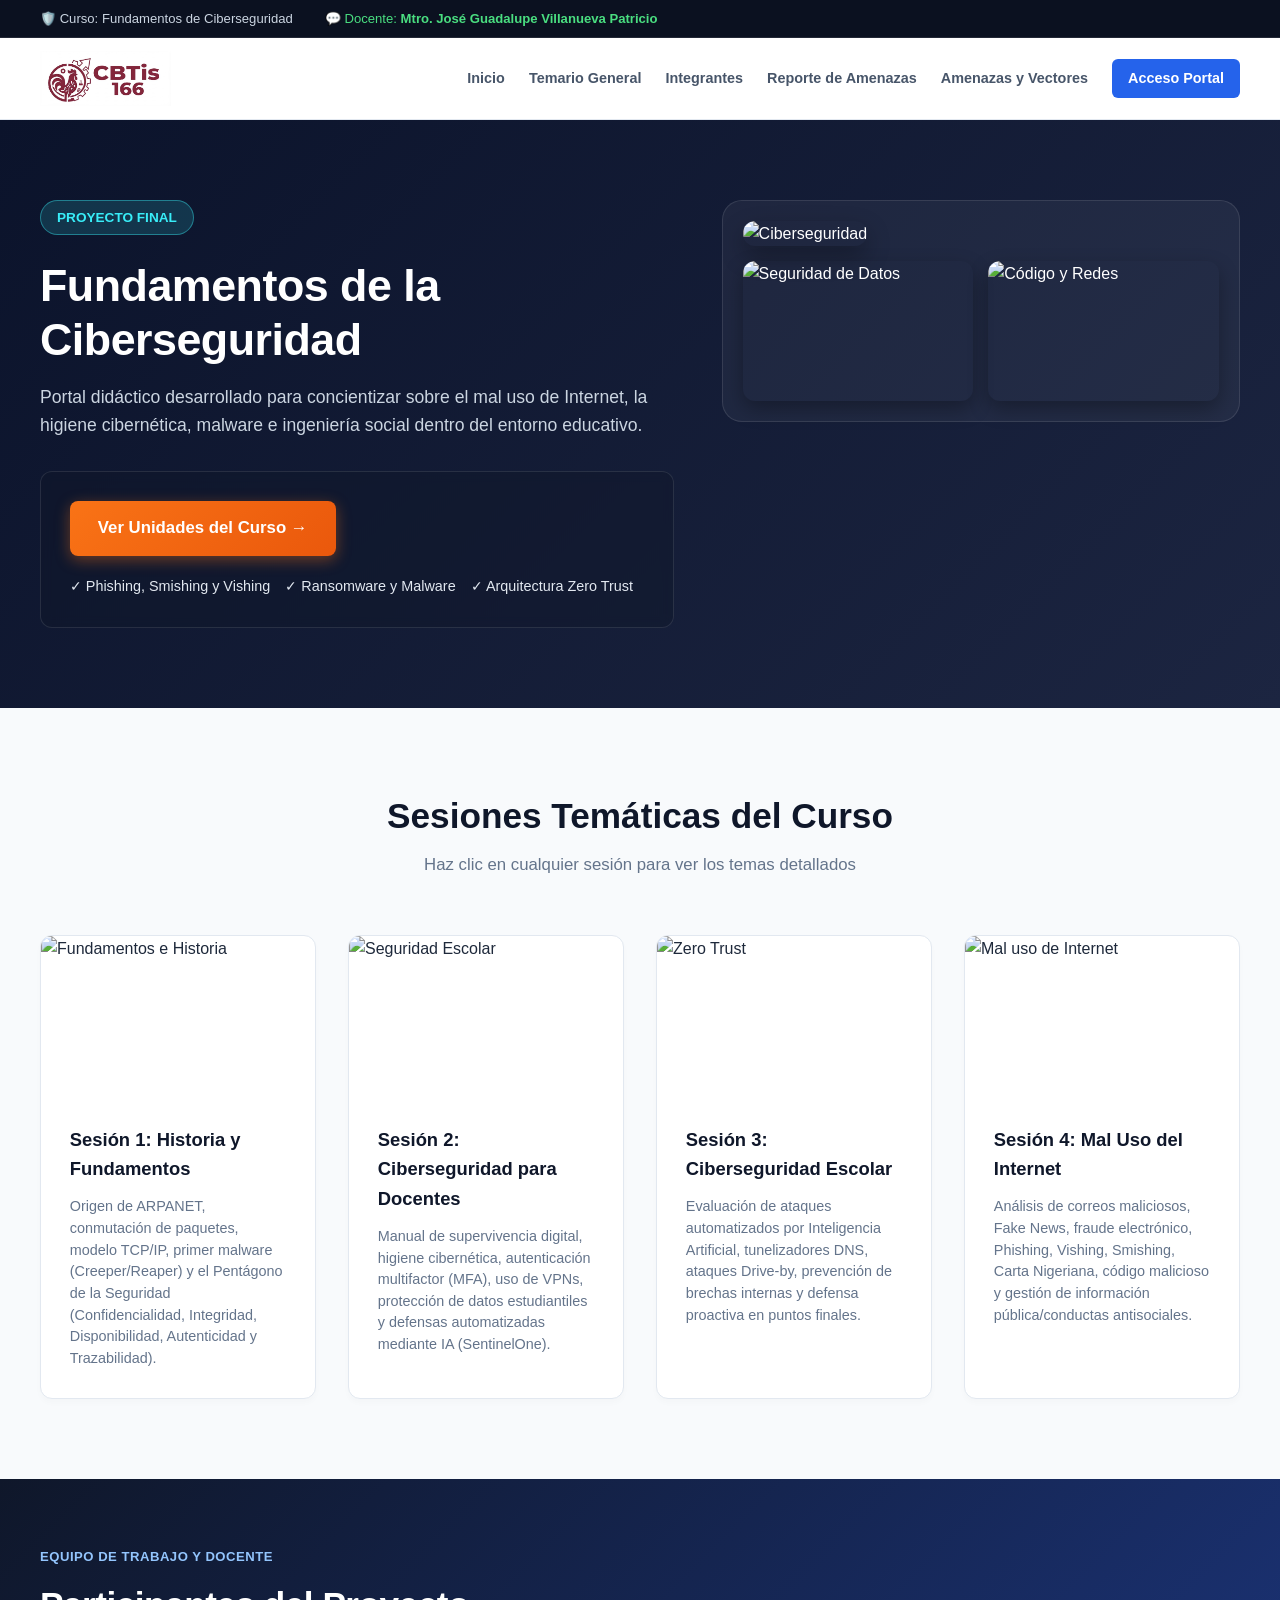
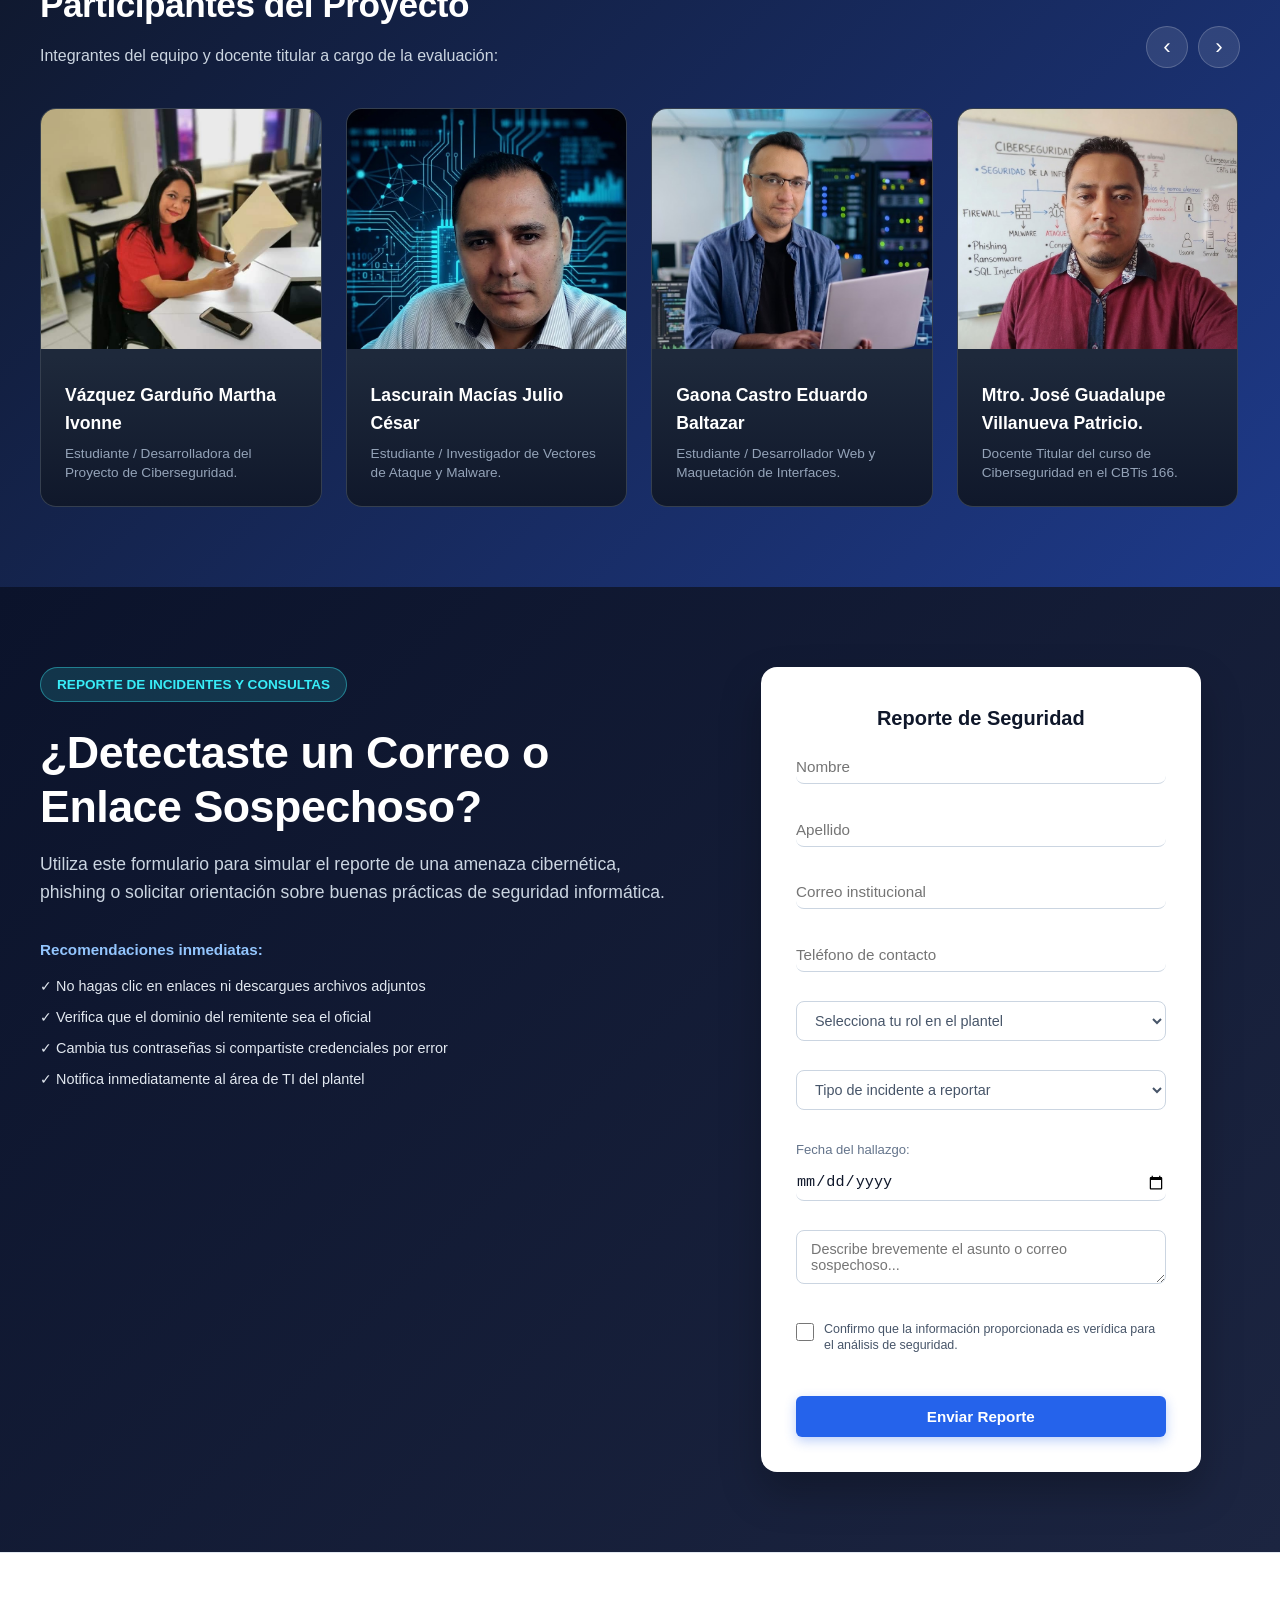
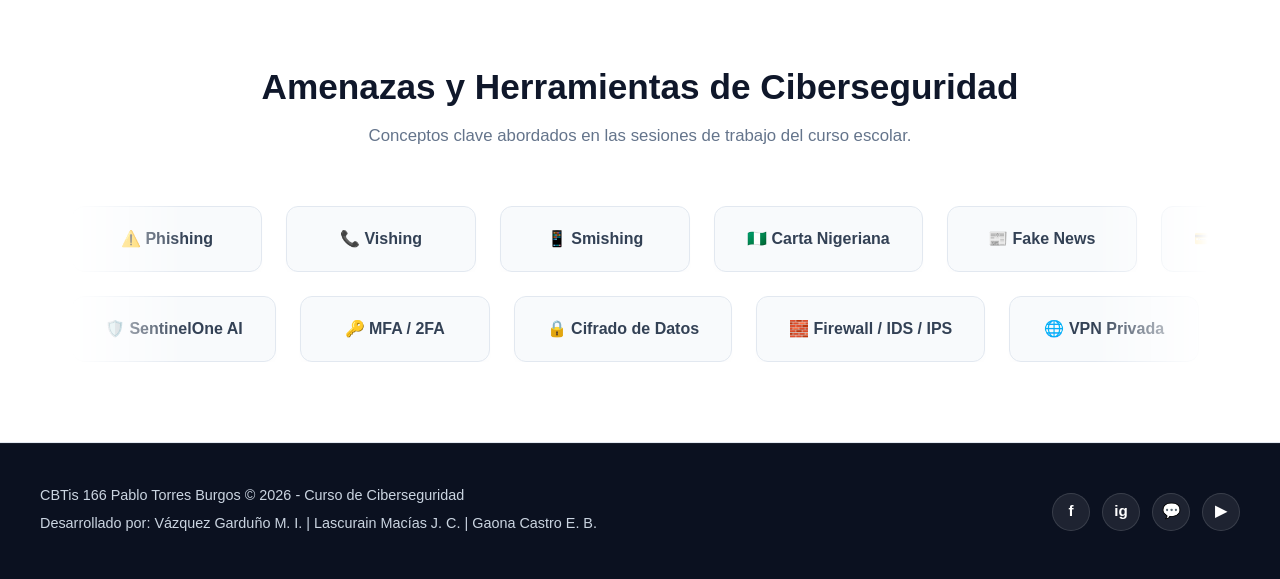
==== commit 9038305f: "Update index.html" ====
--- a/index.html
+++ b/index.html
@@ -18,7 +18,7 @@
 <head>
     <meta charset="UTF-8">
     <meta name="viewport" content="width=device-width, initial-scale=1.0">
-    <title>Curso de Ciberseguridad - CBTis 166</title>
+    <title>Curso de Ciberseguridad - UPEMOR</title>
     <link rel="stylesheet" href="styles.css">
 </head>
 <body>
--- a/styles.css
+++ b/styles.css
@@ -1383,3 +1383,36 @@
         padding-right: 1rem !important;
     }
 }
+/* ======================================================================
+   ESTILOS DEL MENÚ DE HAMBURGUESA (MÓVIL)
+   ====================================================================== */
+.hamburger-btn {
+    display: none;
+    background: none;
+    border: none;
+    cursor: pointer;
+    font-size: 1.8rem;
+    color: #475569;
+    padding: 0.2rem;
+}
+
+@media (max-width: 768px) {
+    .hamburger-btn {
+        display: block;
+    }
+
+    .nav-links {
+        display: none;
+        width: 100%;
+        flex-direction: column;
+        align-items: flex-start;
+        background-color: #ffffff;
+        padding: 1rem 0;
+        border-top: 1px solid #e2e8f0;
+        gap: 1rem;
+    }
+
+    .nav-links.active {
+        display: flex;
+    }
+}
